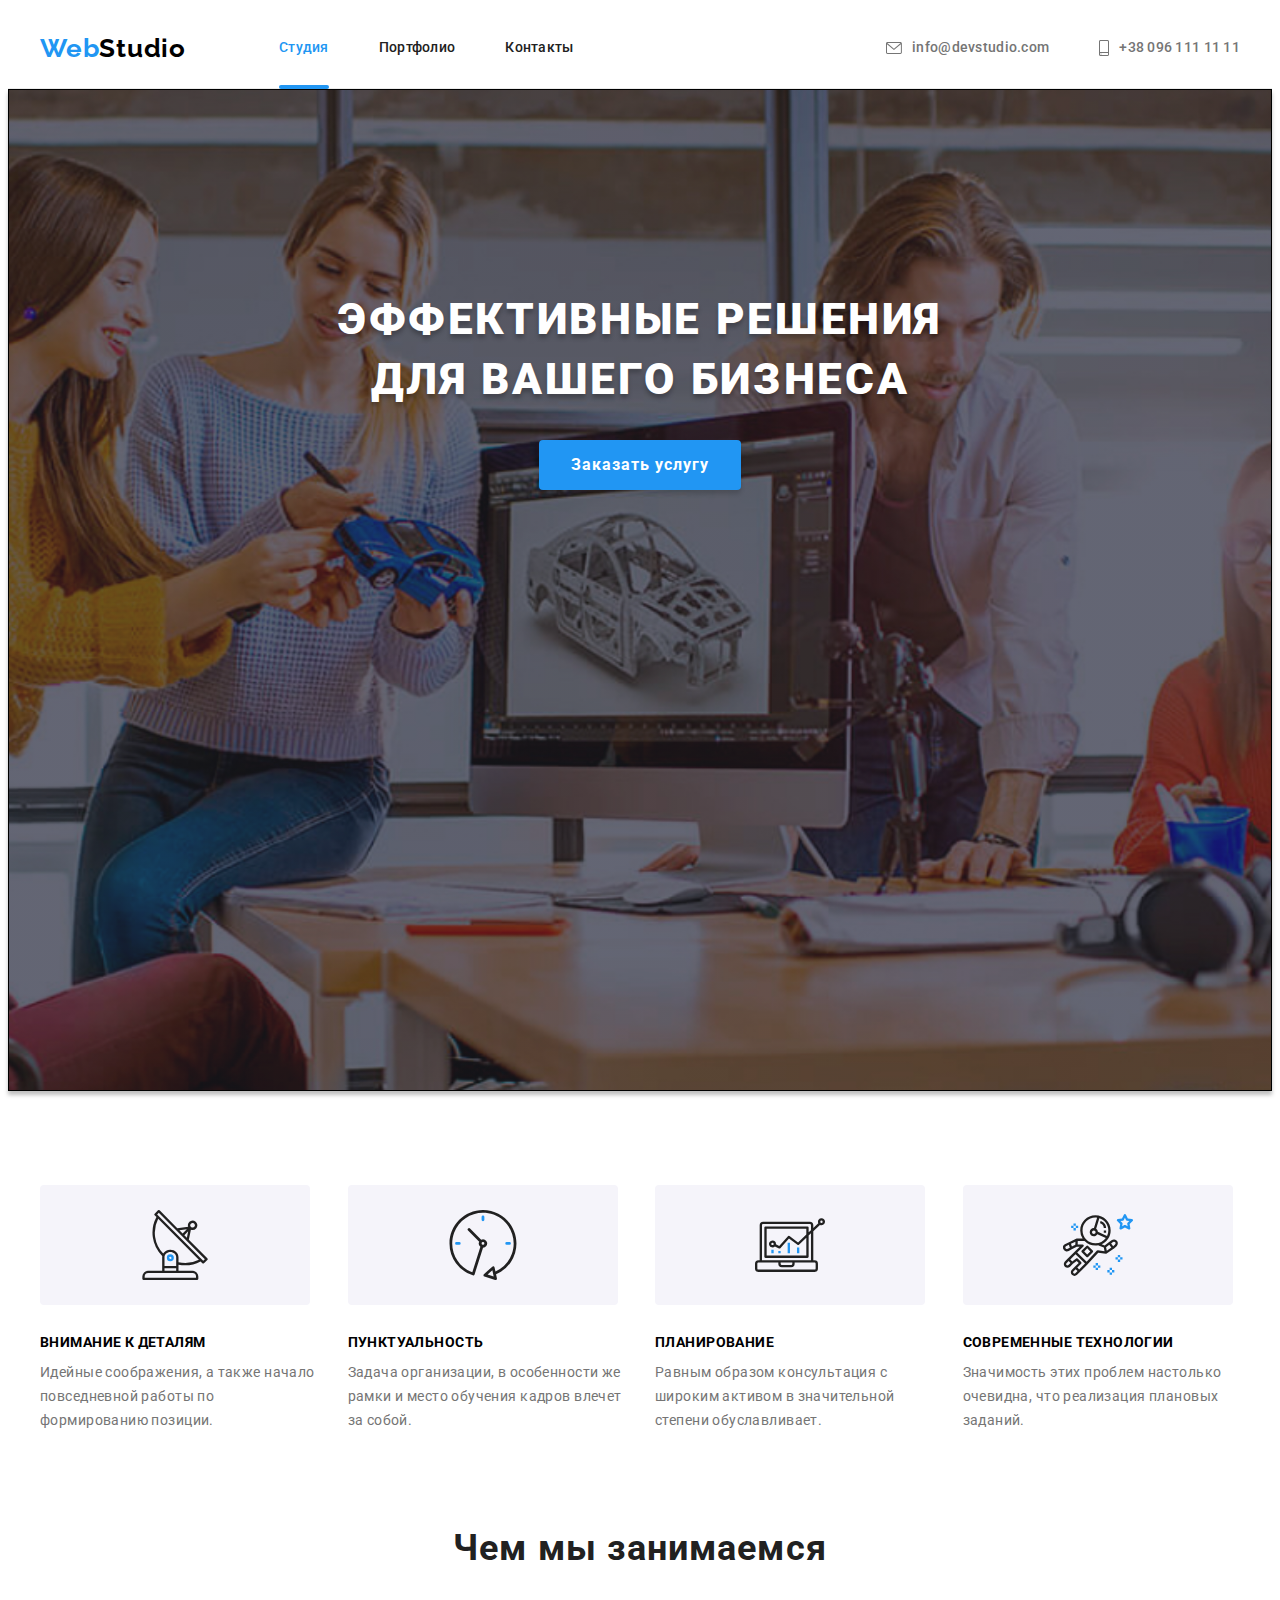
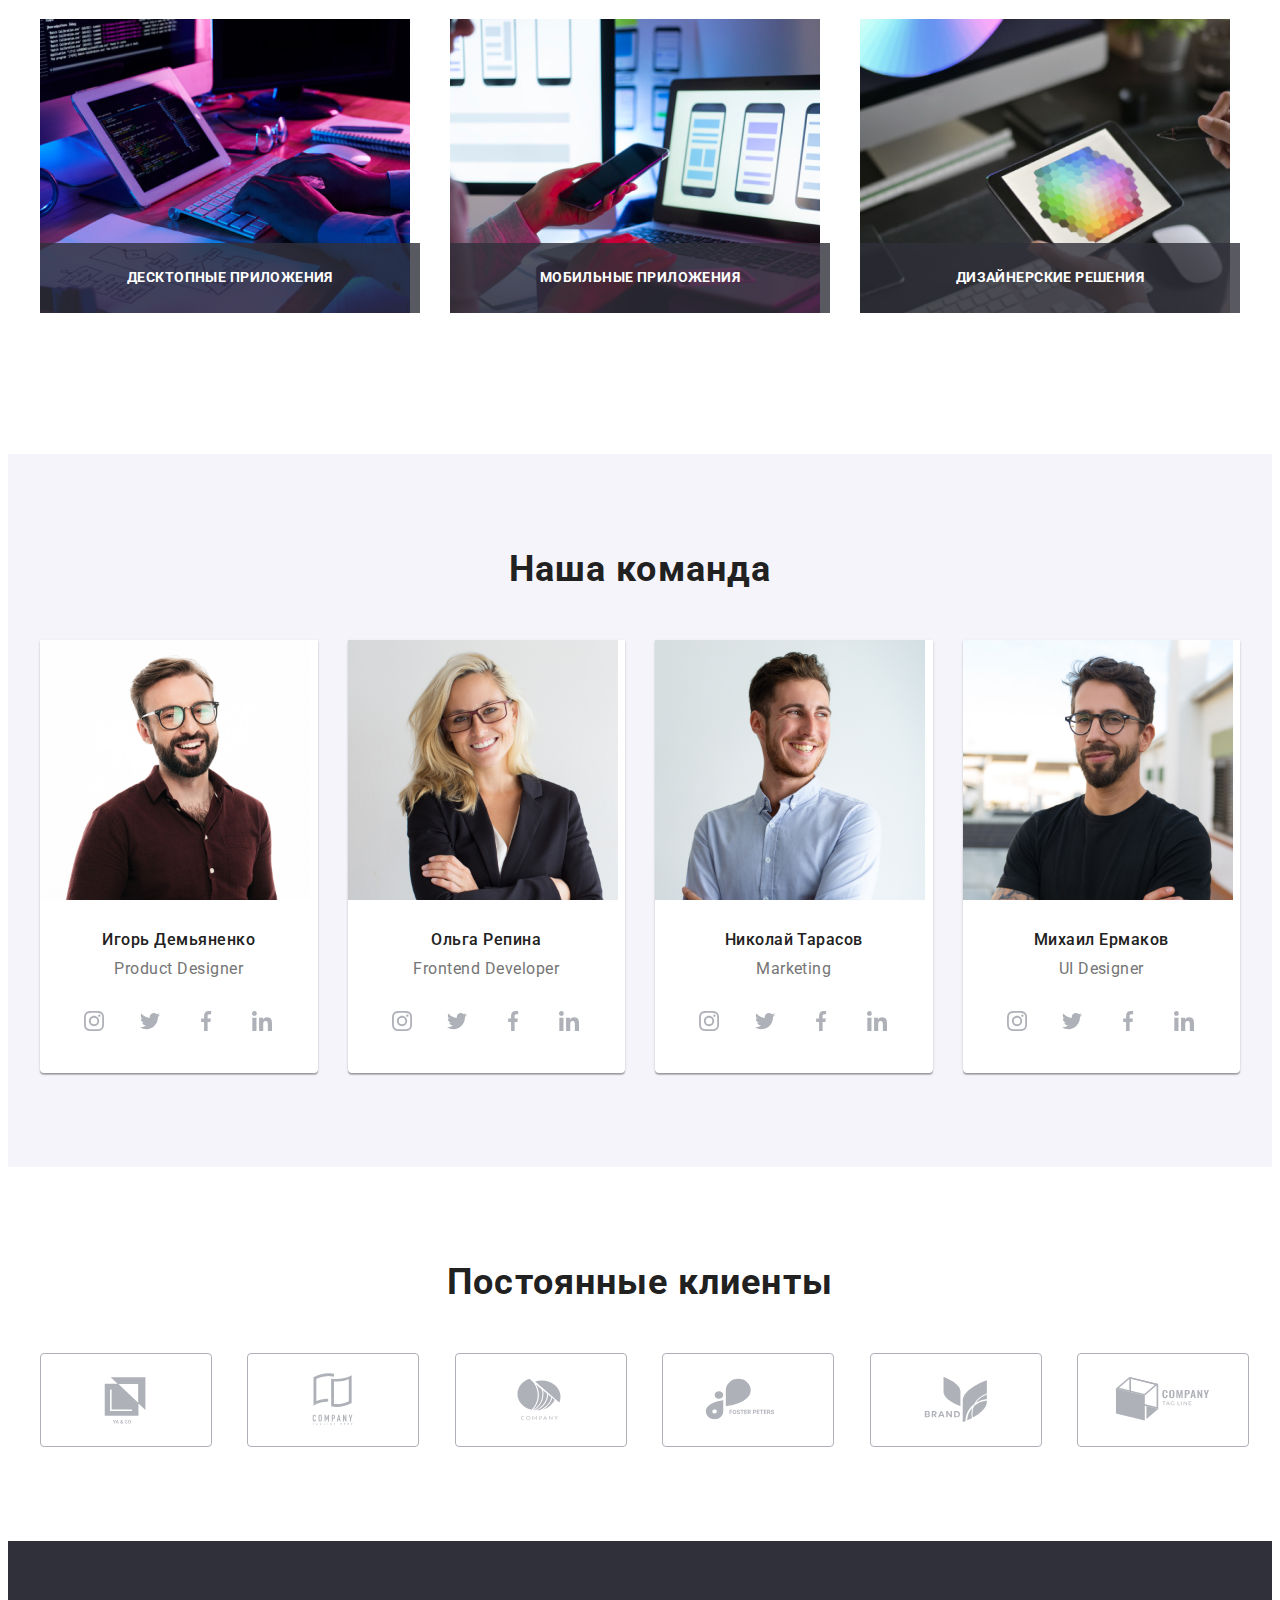
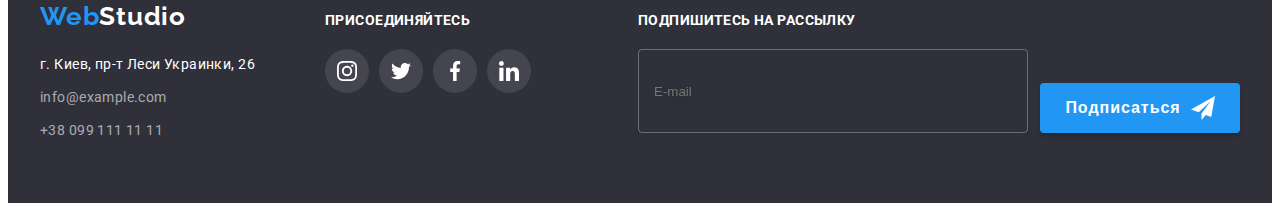
==== index.html @ 22c44c2d "Initial commit" ====
<!DOCTYPE html>
<html lang="ru">
  <head>
    <meta charset="UTF-8" />
    <meta http-equiv="X-UA-Compatible" content="IE=edge" />
    <meta name="viewport" content="width=device-width, initial-scale=1.0" />
    <title>Document</title>
    <link rel="preconnect" href="https://fonts.googleapis.com" />
    <link rel="preconnect" href="https://fonts.gstatic.com" crossorigin />
    <link
      href="https://fonts.googleapis.com/css2?family=Raleway:wght@700&family=Roboto:wght@400;500;700;900&display=swap"
      rel="stylesheet"
    />
    <link
      rel="stylesheet"
      href="https://cdnjs.cloudflare.com/ajax/libs/modern-normalize/1.1.0/modern-normalize.min.css"
      integrity="sha512-wpPYUAdjBVSE4KJnH1VR1HeZfpl1ub8YT/NKx4PuQ5NmX2tKuGu6U/JRp5y+Y8XG2tV+wKQpNHVUX03MfMFn9Q=="
      crossorigin="anonymous"
      referrerpolicy="no-referrer"
    />
    <link rel="stylesheet" href="./css/styles.css" />
  </head>
  <body class="page">
    <header class="header">
      <div class="container header-cotainer">
        <a class="header-logo link" href="./"><span class="logo-prefix">Web</span>Studio</a>
        <nav>
          <ul class="site-nav list">
            <li class="site-nav-item">
              <a href="./" class="current link">Студия</a>
            </li>
            <li class="site-nav-item">
              <a href="./portfolio.html" class="link">Портфолио</a>
            </li>
            <li class="site-nav-item">
              <a href="" class="link">Контакты</a>
            </li>
          </ul>
        </nav>
        <ul class="header-contacts list">
          <li class="header-contacts-item">
            <a href="mailto:info@devstudio.com" class="header-contacts-link link">
              <svg width="16" height="12" class="header-contacts-icon">
                <use href="./images/icons.svg#icon-envelope"></use>
              </svg>
              info@devstudio.com
            </a>
          </li>
          <li class="header-contacts-item">
            <a href="tel:+380961111111" class="header-contacts-link link">
              <svg width="10" height="16" class="header-contacts-icon">
                <use href="./images/icons.svg#icon-smartphone"></use>
              </svg>
              +38 096 111 11 11
            </a>
          </li>
        </ul>
      </div>
    </header>
    <main>
      <section class="section hero overlay">
        <div class="container">
          <h1 class="hero-title">Эффективные решения для вашего бизнеса</h1>
          <button type="button" class="hero-btn" data-modal-open>Заказать услугу</button>
        </div>
      </section>
      <section class="section asset">
        <div class="container">
          <h2 class="visually-hidden">Наши преимущества</h2>
          <ul class="asset-list card-set list">
            <li class="card-set-item">
              <div class="asset-box-icon">
                <svg width="70" height="70" class="asset-list-img">
                  <use href="./images/icons.svg#icon-antenna"></use>
                </svg>
              </div>
              <h3 class="asset-title">Внимание к деталям</h3>
              <p class="asset-text">
                Идейные соображения, а также начало повседневной работы по формированию позиции.
              </p>
            </li>
            <li class="card-set-item">
              <div class="asset-box-icon">
                <svg width="70" height="70" class="asset-list-img">
                  <use href="./images/icons.svg#icon-clock"></use>
                </svg>
              </div>
              <h3 class="asset-title">Пунктуальность</h3>
              <p class="asset-text">
                Задача организации, в особенности же рамки и место обучения кадров влечет за собой.
              </p>
            </li>
            <li class="card-set-item">
              <div class="asset-box-icon">
                <svg width="70" height="70" class="asset-list-img">
                  <use href="./images/icons.svg#icon-diagram"></use>
                </svg>
              </div>
              <h3 class="asset-title">Планирование</h3>
              <p class="asset-text">
                Равным образом консультация с широким активом в значительной степени обуславливает.
              </p>
            </li>
            <li class="card-set-item">
              <div class="asset-box-icon">
                <svg width="70" height="70" class="asset-list-img">
                  <use href="./images/icons.svg#icon-astronaut"></use>
                </svg>
              </div>
              <h3 class="asset-title">Современные технологии</h3>
              <p class="asset-text">
                Значимость этих проблем настолько очевидна, что реализация плановых заданий.
              </p>
            </li>
          </ul>
        </div>
      </section>
      <section class="section whatwedo">
        <div class="container">
          <h2 class="section-title">Чем мы занимаемся</h2>
          <ul class="whatwedo-list card-set list">
            <li class="card-set-item what-we-do-item">
              <img
                src="./images/box1.png"
                class="what-we-do-img"
                alt="box1"
                width="370"
                height="294"
              />
              <div class="label"><p class="what-we-do-text">Десктопные приложения</p></div>
            </li>
            <li class="card-set-item what-we-do-item">
              <img
                src="./images/box2.png"
                class="what-we-do-img"
                alt="box2"
                width="370"
                height="294"
              />
              <div class="label"><p class="what-we-do-text">Мобильные приложения</p></div>
            </li>
            <li class="card-set-item what-we-do-item">
              <img
                src="./images/box3.png"
                class="what-we-do-img"
                alt="box3"
                width="370"
                height="294"
              />
              <div class="label"><p class="what-we-do-text">Дизайнерские решения</p></div>
            </li>
          </ul>
        </div>
      </section>
      <section class="section our-team">
        <div class="container">
          <h2 class="section-title">Наша команда</h2>
          <ul class="our-team-list card-set list">
            <li class="card-set-item our-team-item">
              <img src="./images/igor.jpg" alt="Игорь Демьяненко" width="270" height="260" />
              <div class="our-team-wrapper">
                <h3 class="our-team-name">Игорь Демьяненко</h3>
                <p class="our-team-position">Product Designer</p>
                <ul class="our-team-soc card-set list">
                  <li class="our-team-soc-item card-set-item">
                    <a href="#" class="our-team-soc-link">
                      <svg class="our-team-soc-icon">
                        <use href="./images/icons.svg#icon-insta"></use>
                      </svg>
                    </a>
                  </li>
                  <li class="our-team-soc-item card-set-item">
                    <a href="#" class="our-team-soc-link">
                      <svg class="our-team-soc-icon">
                        <use href="./images/icons.svg#icon-twttr"></use>
                      </svg>
                    </a>
                  </li>
                  <li class="our-team-soc-item card-set-item">
                    <a href="#" class="our-team-soc-link">
                      <svg class="our-team-soc-icon">
                        <use href="./images/icons.svg#icon-fb"></use>
                      </svg>
                    </a>
                  </li>
                  <li class="our-team-soc-item card-set-item">
                    <a href="#" class="our-team-soc-link">
                      <svg class="our-team-soc-icon">
                        <use href="./images/icons.svg#icon-linkedin"></use>
                      </svg>
                    </a>
                  </li>
                </ul>
              </div>
            </li>
            <li class="card-set-item our-team-item">
              <img src="./images/olga.jpg" alt="Ольга Репина" width="270" height="260" />
              <div class="our-team-wrapper">
                <h3 class="our-team-name">Ольга Репина</h3>
                <p class="our-team-position">Frontend Developer</p>
                <ul class="our-team-soc card-set list">
                  <li class="our-team-soc-item card-set-item">
                    <a href="#" class="our-team-soc-link">
                      <svg class="our-team-soc-icon">
                        <use href="./images/icons.svg#icon-insta"></use>
                      </svg>
                    </a>
                  </li>
                  <li class="our-team-soc-item card-set-item">
                    <a href="#" class="our-team-soc-link">
                      <svg class="our-team-soc-icon">
                        <use href="./images/icons.svg#icon-twttr"></use>
                      </svg>
                    </a>
                  </li>
                  <li class="our-team-soc-item card-set-item">
                    <a href="#" class="our-team-soc-link">
                      <svg class="our-team-soc-icon">
                        <use href="./images/icons.svg#icon-fb"></use>
                      </svg>
                    </a>
                  </li>
                  <li class="our-team-soc-item card-set-item">
                    <a href="#" class="our-team-soc-link">
                      <svg class="our-team-soc-icon">
                        <use href="./images/icons.svg#icon-linkedin"></use>
                      </svg>
                    </a>
                  </li>
                </ul>
              </div>
            </li>
            <li class="card-set-item our-team-item">
              <img src="./images/nikolai.jpg" alt="Николай Тарасов" width="270" height="260" />
              <div class="our-team-wrapper">
                <h3 class="our-team-name">Николай Тарасов</h3>
                <p class="our-team-position">Marketing</p>
                <ul class="our-team-soc card-set list">
                  <li class="our-team-soc-item card-set-item">
                    <a href="#" class="our-team-soc-link">
                      <svg class="our-team-soc-icon">
                        <use href="./images/icons.svg#icon-insta"></use>
                      </svg>
                    </a>
                  </li>
                  <li class="our-team-soc-item card-set-item">
                    <a href="#" class="our-team-soc-link">
                      <svg class="our-team-soc-icon">
                        <use href="./images/icons.svg#icon-twttr"></use>
                      </svg>
                    </a>
                  </li>
                  <li class="our-team-soc-item card-set-item">
                    <a href="#" class="our-team-soc-link">
                      <svg class="our-team-soc-icon">
                        <use href="./images/icons.svg#icon-fb"></use>
                      </svg>
                    </a>
                  </li>
                  <li class="our-team-soc-item card-set-item">
                    <a href="#" class="our-team-soc-link">
                      <svg class="our-team-soc-icon">
                        <use href="./images/icons.svg#icon-linkedin"></use>
                      </svg>
                    </a>
                  </li>
                </ul>
              </div>
            </li>
            <li class="card-set-item our-team-item">
              <img src="./images/mikhail.jpg" alt="Михаил Ермаков" width="270" height="260" />
              <div class="our-team-wrapper">
                <h3 class="our-team-name">Михаил Ермаков</h3>
                <p class="our-team-position">UI Designer</p>
                <ul class="our-team-soc card-set list">
                  <li class="our-team-soc-item card-set-item">
                    <a href="#" class="our-team-soc-link">
                      <svg class="our-team-soc-icon">
                        <use href="./images/icons.svg#icon-insta"></use>
                      </svg>
                    </a>
                  </li>
                  <li class="our-team-soc-item card-set-item">
                    <a href="#" class="our-team-soc-link">
                      <svg class="our-team-soc-icon">
                        <use href="./images/icons.svg#icon-twttr"></use>
                      </svg>
                    </a>
                  </li>
                  <li class="our-team-soc-item card-set-item">
                    <a href="#" class="our-team-soc-link">
                      <svg class="our-team-soc-icon">
                        <use href="./images/icons.svg#icon-fb"></use>
                      </svg>
                    </a>
                  </li>
                  <li class="our-team-soc-item card-set-item">
                    <a href="#" class="our-team-soc-link">
                      <svg class="our-team-soc-icon">
                        <use href="./images/icons.svg#icon-linkedin"></use>
                      </svg>
                    </a>
                  </li>
                </ul>
              </div>
            </li>
          </ul>
        </div>
      </section>
      <section class="section perm-clients">
        <div class="container">
          <h2 class="section-title">Постоянные клиенты</h2>
          <ul class="perm-clients-list card-set list">
            <li class="perm-client-item card-set-item">
              <a href="#" class="perm-clients-link">
                <svg width="106" height="60">
                  <use href="./images/icons.svg#icon-client-1" class="perm-clients-icon"></use>
                </svg>
              </a>
            </li>
            <li class="perm-client-item card-set-item">
              <a href="#" class="perm-clients-link">
                <svg width="106" height="60">
                  <use href="./images/icons.svg#icon-client-2" class="perm-clients-icon"></use>
                </svg>
              </a>
            </li>
            <li class="perm-client-item card-set-item">
              <a href="#" class="perm-clients-link">
                <svg width="106" height="60">
                  <use href="./images/icons.svg#icon-client-3" class="perm-clients-icon"></use>
                </svg>
              </a>
            </li>
            <li class="perm-client-item card-set-item">
              <a href="#" class="perm-clients-link">
                <svg width="106" height="60">
                  <use href="./images/icons.svg#icon-client-4" class="perm-clients-icon"></use>
                </svg>
              </a>
            </li>
            <li class="perm-client-item card-set-item">
              <a href="#" class="perm-clients-link">
                <svg width="106" height="60">
                  <use href="./images/icons.svg#icon-client-5" class="perm-clients-icon"></use>
                </svg>
              </a>
            </li>
            <li class="perm-client-item card-set-item">
              <a href="#" class="perm-clients-link">
                <svg width="106" height="60">
                  <use href="./images/icons.svg#icon-client-6" class="perm-clients-icon"></use>
                </svg>
              </a>
            </li>
          </ul>
        </div>
      </section>
    </main>
    <footer>
      <div class="container">
        <div class="footer">
          <div class="footer-left">
            <a href="./" class="footer-logo link"><span class="logo-prefix">Web</span>Studio</a>
            <address class="footer-addr">
              <ul class="footer-contacts list">
                <li class="footer-contacts-item adress">г. Киев, пр-т Леси Украинки, 26</li>
                <li class="footer-contacts-item">
                  <a href="mailto:info@example.com" class="footer-contacts link"
                    >info@example.com</a
                  >
                </li>
                <li class="footer-contacts-item">
                  <a href="tel:+380991111111" class="footer-contacts link">+38 099 111 11 11</a>
                </li>
              </ul>
            </address>
          </div>
          <div class="footer-socials">
            <h2 class="footer-socials-header">присоединяйтесь</h2>
            <ul class="footer-soc-set card-set list">
              <li class="card-set-item">
                <a href="#" class="footer-soc-link">
                  <svg class="footer-soc-icon">
                    <use href="./images/icons.svg#icon-insta"></use>
                  </svg>
                </a>
              </li>
              <li class="card-set-item">
                <a href="#" class="footer-soc-link">
                  <svg class="footer-soc-icon">
                    <use href="./images/icons.svg#icon-twttr"></use>
                  </svg>
                </a>
              </li>
              <li class="card-set-item">
                <a href="#" class="footer-soc-link">
                  <svg class="footer-soc-icon">
                    <use href="./images/icons.svg#icon-fb"></use>
                  </svg>
                </a>
              </li>
              <li class="card-set-item">
                <a href="#" class="footer-soc-link">
                  <svg class="footer-soc-icon">
                    <use href="./images/icons.svg#icon-linkedin"></use>
                  </svg>
                </a>
              </li>
            </ul>
          </div>
          <div class="footer-email-input">
            <h2 class="footer-socials-header">Подпишитесь на рассылку</h2>
            <form class="footer-form" action="footer-form">
              <input
                class="footer-email-input-field"
                type="email"
                name="email"
                placeholder="E-mail"
              />
              <div class="footer-form-btn">
                <button type="submit" class="footer-sign-btn">
                  Подписаться
                  <svg width="24" height="24" class="footer-btn-icon-send">
                    <use href="./images/icons.svg#icon-send"></use>
                  </svg>
                </button>
              </div>
            </form>
          </div>
        </div>
      </div>
    </footer>
    <!-- modal window -->
    <div class="backdrop is-hidden" data-modal>
      <div class="modal">
        <button class="modal-btn" type="button" data-modal-close>
          <svg class="modal-icon" width="18" height="18">
            <use href="./images/icons.svg#icon-close"></use>
          </svg>
        </button>
        <strong class="modal-header">Оставьте свои данные, мы вам перезвоним</strong>
        <form class="form">
          <div class="form-main">
            <div class="form-field">
              <label class="form-label" for="username">Имя</label>
              <input class="form-input" type="text" name="username" id="username" />
              <svg class="modal-icon-field" width="18" height="18">
                <use href="./images/icons.svg#icon-person"></use>
              </svg>
            </div>
            <div class="form-field">
              <label class="form-label" for="phone">Телефон</label>
              <input class="form-input" type="tel" name="phone" id="phone" />
              <svg class="modal-icon-field" width="18" height="18">
                <use href="./images/icons.svg#icon-phone"></use>
              </svg>
            </div>
            <div class="form-field">
              <label class="form-label" for="email">Почта</label>
              <input class="form-input" type="email" name="email" id="email" />
              <svg class="modal-icon-field" width="18" height="18">
                <use href="./images/icons.svg#icon-email"></use>
              </svg>
            </div>
            <div class="form-field">
              <label class="form-label" for="comment">Комментарий</label>
              <textarea
                class="textarea-comment"
                name="comment"
                id="comment"
                placeholder="Введите текст"
              >
              </textarea>
            </div>
          </div>
          <div class="form-checkbox">
            <label class="checkbox-txt">
              <input class="checkbox" type="checkbox" name="polisy" id="polisy" />
              <span class="checkbox-icon"></span>
              Соглашаюсь с рассылкой и принимаю <a href="#">Условия договора</a>
            </label>
          </div>
          <div class="form-submit">
            <button type="submit" class="form-btn">Отправить</button>
          </div>
        </form>
      </div>
    </div>
    <script src="./js/modal.js"></script>
  </body>
</html>
---- css/styles.css ----
:root {
  --first-text-color: #757575;
  --second-text-color: #212121;
  --footer-hero-background: #2f303a;
  --accent-color: #2196f3;
  --white-color: #ffffff;
  --icon-fill-color: #afb1b8;

  /* card set */
  --item: 3;
  --indent: 30px;

  /* effects */
  --anim: 250ms ease-in;
  --cubic-bezier: cubic-bezier(0.4, 0, 0.2, 1);
}

/* card set flex grid start*/

.card-set {
  display: flex;
  flex-wrap: wrap;

  margin: calc(-1 * var(--indent) / 2);
}

.card-set-item {
  flex-basis: calc((100% - var(--indent) * var(--item)) / var(--item));

  margin: calc(var(--indent) / 2);
}

/* end card set flex grid */

h1,
h2,
h3,
h4,
h5,
h6,
p,
ul {
  margin-top: 0;
  margin-bottom: 0;
}

p:last-child {
  margin-bottom: 0;
}

img {
  display: block;
}

.container {
  width: 1200px;
  padding-left: 15px;
  padding-right: 15px;
  margin-left: auto;
  margin-right: auto;
  /* outline: 2px solid seagreen; */
}

.page {
  font-family: Roboto, sans-serif;
  background-color: var(--white-color);
}

.list {
  list-style: none;
  padding: 0;
}

.link {
  text-decoration: none;
  color: currentColor;
}

.section {
  padding-top: 94px;
  padding-bottom: 94px;
}

.section-title {
  margin-bottom: 50px;
  color: var(--second-text-color);
  text-align: center;
  font-weight: 700;
  font-size: 36px;
  line-height: 1.17;
  letter-spacing: 0.03em;
}

.visually-hidden {
  position: absolute;
  white-space: nowrap;
  width: 1px;
  height: 1px;
  overflow: hidden;
  border: 0;
  padding: 0;
  clip: rect(0 0 0 0);
  clip-path: inset(50%);
  margin: -1px;
}

/*----------------------HEADER STYLE----------------------*/

.header-cotainer {
  display: flex;
  align-items: center;
}

.header {
  border-bottom: 1px solid #ececec;
}

.header-logo {
  font-family: 'Raleway';
  font-weight: 700;
  font-size: 26px;
  line-height: 1.19;
  letter-spacing: 0.03em;
  color: #000000;
  margin-right: 93px;
}

span.logo-prefix {
  color: var(--accent-color);
}

.site-nav {
  display: flex;
}

.site-nav .link {
  font-family: 'Roboto';
  font-weight: 500;
  font-size: 14px;
  line-height: 1.14;
  letter-spacing: 0.02em;
  color: var(--second-text-color);
  transition: color 250ms var(--cubic-bezier);
}

.site-nav .link {
  position: relative;
  display: flex;
  padding-top: 32px;
  padding-bottom: 32px;
}

.site-nav .link:hover,
.site-nav .link:focus,
.site-nav .link.current {
  color: var(--accent-color);
}

.site-nav .link.current::after {
  position: absolute;
  bottom: -1px;
  left: 0;

  display: block;
  content: '';
  width: 100%;
  height: 4px;
  background-color: var(--accent-color);
  border-radius: 2px;
}

.site-nav-item:not(:last-child) {
  margin-right: 50px;
}

.header-contacts {
  display: flex;
  margin-left: auto;
}

.header-contacts-item:not(:last-child) {
  margin-right: 50px;
}

.header-contacts-link {
  display: flex;
  justify-content: center;
  color: #757575;
  font-weight: 500;
  font-size: 14px;
  line-height: 1.14;
  letter-spacing: 0.02em;
  padding-top: 32px;
  padding-bottom: 32px;
  transition: color 250ms var(--cubic-bezier);
}

.header-contacts a:hover,
.header-contacts a:focus {
  color: var(--accent-color);
}

.header-contacts-icon {
  fill: currentColor;
  margin-right: 10px;
  align-self: center;
}

/*----------------------MAIN----------------------*/

/* HERO SECTION */

.overlay {
  max-width: 1600px;
  height: 600px;
  margin-left: auto;
  margin-right: auto;
  background-image: linear-gradient(rgba(47, 48, 58, 0.4), rgba(47, 48, 58, 0.4)),
    url(../images/hero-bg.jpg);
  background-color: #c4c4c4;
  border: 1px solid #000000;
  box-shadow: 0px 4px 4px rgba(0, 0, 0, 0.25);
  background-repeat: no-repeat;
  background-position: center;
  background-size: cover;
}

.hero {
  padding-top: 200px;
  padding-bottom: 200px;
}

.hero-title {
  width: 696px;
  margin-left: auto;
  margin-right: auto;
  margin-bottom: 30px;
  font-weight: 900;
  font-size: 44px;
  line-height: 1.36;
  text-align: center;
  letter-spacing: 0.06em;
  text-transform: uppercase;
  color: var(--white-color);
  text-shadow: 0px 4px 4px rgba(0, 0, 0, 0.25);
}

.hero-btn {
  display: block;
  padding: 10px 32px;
  margin: auto;
  font-family: inherit;
  color: var(--white-color);
  background-color: var(--accent-color);
  font-weight: 700;
  font-size: 16px;
  line-height: 1.88;
  text-align: center;
  letter-spacing: 0.06em;
  box-shadow: 0px 4px 4px rgba(0, 0, 0, 0.15);
  border-radius: 4px;
  border: none;
  cursor: pointer;
  transition: color 250ms var(--cubic-bezier);
}

.hero-btn:hover,
.hero-btn:focus {
  background-color: #188ce8;
}

/* ASSET SECTION */

.asset {
  padding-bottom: 47px;
}

.asset-list {
  --item: 4;
  margin: -15px;
}

.asset-title {
  margin-top: 30px;
  margin-bottom: 10px;
  font-weight: 700;
  font-size: 14px;
  line-height: 1.14;
  letter-spacing: 0.03em;
  text-transform: uppercase;
}

.asset-box-icon {
  display: flex;
  align-items: center;
  justify-content: center;
  width: 270px;
  height: 120px;
  background: #f5f4fa;
  border-radius: 4px;
}

.asset-text {
  margin-top: 0;
  margin-bottom: 0;
  font-size: 14px;
  line-height: 1.71;
  letter-spacing: 0.03em;
  color: var(--first-text-color);
}

/* WHAT WE DO */

.whatwedo {
  padding-top: 47px;
}

.whatwedo-list {
  padding-bottom: 47px;
  margin: -15px;
}

.what-we-do-item {
  position: relative;
}

.label {
  position: absolute;
  display: flex;
  align-items: center;
  justify-content: center;
  bottom: 0;
  left: 0;
  background-color: rgba(47, 48, 58, 0.8);
  height: 70px;
  width: 100%;
}

.what-we-do-text {
  position: absolute;

  font-weight: 700;
  font-size: 14px;
  line-height: 1.14;
  text-align: center;
  letter-spacing: 0.03em;
  text-transform: uppercase;

  color: var(--white-color);
}

/* OUR TEAM */

.our-team {
  background-color: #f5f4fa;
}

.our-team-list {
  /* padding-bottom: 94px; */
  --item: 4;
}

.our-team-item {
  background: var(--white-color);
  box-shadow: 0px 1px 3px rgba(0, 0, 0, 0.12), 0px 1px 1px rgba(0, 0, 0, 0.14),
    0px 2px 1px rgba(0, 0, 0, 0.2);
  border-radius: 0px 0px 4px 4px;
}

.our-team-wrapper {
  padding: 30px 0;
}

.our-team-name {
  /* margin-top: 30px; */
  font-weight: 500;
  font-size: 16px;
  line-height: 1.19;
  text-align: center;
  letter-spacing: 0.03em;
  color: var(--second-text-color);
}

.our-team-position {
  margin-top: 10px;
  font-size: 16px;
  line-height: 1.19;
  text-align: center;
  letter-spacing: 0.03em;
  color: var(--first-text-color);
}

.our-team-soc {
  margin-top: 16px;
  --item: 4;
  --indent: 10px;
  padding-left: 32px;
  padding-right: 32px;
}

.our-team-soc-link {
  display: flex;
  align-items: center;
  justify-content: center;
  background-color: rgba(255, 255, 255, 0.1);
  border-radius: 50%;
  width: 44px;
  height: 44px;
  color: var(--icon-fill-color);
  transition: color 250ms var(--cubic-bezier), background-color 250ms var(--cubic-bezier);
}

.our-team-soc-link:hover,
.our-team-soc-link:focus {
  color: var(--white-color);
  background-color: var(--accent-color);
}

.our-team-soc-icon {
  width: 20px;
  height: 20px;
  fill: currentColor;
}

/* PERMANENT CLIENTS */

.perm-clients-list {
  --item: 6;
  --indent: 30px;
  margin-right: -30px;
}

.perm-clients-list:not(:last-child) {
  margin-right: 30px;
}
.perm-clients-link {
  display: flex;
  align-items: center;
  justify-content: center;
  height: 92px;
  width: 170px;
  color: var(--icon-fill-color);
  border: 1px solid var(--icon-fill-color);
  border-radius: 4px;
  color: var(--icon-fill-color);
  transition: color 250ms var(--cubic-bezier), border 250ms var(--cubic-bezier);
}

.perm-clients-link:hover,
.perm-clients-link:focus {
  color: var(--accent-color);
  border: 1px solid var(--accent-color);
}

.perm-clients-icon {
  fill: currentColor;
}

/* PORTFOLIO */

.portfolio-filter-button {
  display: flex;
  justify-content: center;
  margin-bottom: 50px;
}

.filter-button {
  padding: 6px 22px;
  font-family: inherit;
  border-radius: 4px;
  font-weight: 500;
  font-size: 16px;
  line-height: 1.62;
  text-align: center;
  letter-spacing: 0.03em;
  color: var(--second-text-color);
  border: none;
  cursor: pointer;
  background-color: #f5f4fa;
  transition: color 250ms var(--cubic-bezier), background-color 250ms var(--cubic-bezier),
    box-shadow 250ms var(--cubic-bezier);
}

.filter-item:not(:last-child) {
  margin-right: 8px;
}

.filter-button:hover,
.filter-button:focus,
.filter-button.current {
  background-color: var(--accent-color);
  color: var(--white-color);
  box-shadow: 0px 3px 1px rgba(0, 0, 0, 0.1), 0px 1px 2px rgba(0, 0, 0, 0.08),
    0px 2px 2px rgba(0, 0, 0, 0.12);
}

.portfolio-item-link {
  transition: color 250ms var(--cubic-bezier), box-shadow 250ms var(--cubic-bezier);
}

.portfolio-item-link:hover,
.portfolio-item-link:focus {
  display: block;
  box-shadow: 0px 1px 1px rgba(0, 0, 0, 0.12), 0px 4px 4px rgba(0, 0, 0, 0.06),
    1px 4px 6px rgba(0, 0, 0, 0.16);
}

.portfolio-item-link-group {
  position: relative;
  overflow: hidden;
}

.portfolio-item-link-overlay {
  position: absolute;
  top: 0;
  left: 0;
  padding: 63px 24px;
  width: 100%;
  height: 100%;

  transform: translateY(100%);
  transition: transform var(--anim);

  font-weight: 400;
  font-size: 18px;
  line-height: 1.56;

  letter-spacing: 0.03em;

  color: var(--white-color);
  background-color: rgba(33, 150, 243, 0.9);
}

.portfolio-item-link:hover .portfolio-item-link-overlay,
.portfolio-item-link:focus .portfolio-item-link-overlay {
  transform: translate(0) 250ms var(--cubic-bezier);
}

.portfolio-wrapper {
  padding: 20px 24px;
  border: 1px solid #eeeeee;
  border-top: none;
}

.portfolio-item-title {
  margin-bottom: 4px;
  font-weight: 700;
  font-size: 18px;
  line-height: 2;
  letter-spacing: 0.06em;
  color: var(--second-text-color);
}

.portfolio-item-group {
  margin-top: 4px;
  font-size: 16px;
  line-height: 1.88;
  letter-spacing: 0.03em;
  color: var(--first-text-color);
}

/*----------------------FOOTER STYLE----------------------*/

footer {
  background-color: var(--footer-hero-background);
  padding-top: 60px;
  padding-bottom: 60px;
}

.footer {
  display: flex;
  align-items: baseline;
}

.footer-logo {
  font-family: 'Raleway';
  color: var(--white-color);
  font-weight: 700;
  font-size: 26px;
  line-height: 1.19;
  letter-spacing: 0.03em;
}

.footer-addr {
  font-style: normal;
}

.footer-contacts .adress {
  margin-top: 20px;
  font-size: 14px;
  line-height: 1.77;
  letter-spacing: 0.03em;
  color: var(--white-color);
}

.footer-contacts {
  font-size: 14px;
  line-height: 1.71;
  letter-spacing: 0.03em;
  color: rgba(255, 255, 255, 0.6);
  transition: color 250ms var(--cubic-bezier);
}

.footer-contacts .link:hover,
.footer-contacts .link:focus {
  color: var(--accent-color);
}

.footer-contacts-item:not(:last-child) {
  margin-bottom: 9px;
}

.footer-socials {
  margin-left: 70px;
}

.footer-socials-header {
  font-weight: 700;
  font-size: 14px;
  line-height: 1.14;
  letter-spacing: 0.03em;
  text-transform: uppercase;

  color: var(--white-color);

  margin-bottom: 20px;
}

.footer-soc-set {
  /* margin-top: 20px; */
  --item: 4;
  --indent: 10px;
}

.footer-soc-link {
  display: flex;
  align-items: center;
  justify-content: center;
  background-color: rgba(255, 255, 255, 0.1);
  border-radius: 50%;
  width: 44px;
  height: 44px;
  color: var(--white-color);
  transition: background-color 250ms var(--cubic-bezier);
}

.footer-soc-link:hover,
.footer-soc-link:focus {
  background-color: var(--accent-color);
}

.footer-soc-icon {
  width: 20px;
  height: 20px;
  fill: currentColor;
}

.footer-email-input {
  display: block;
  margin-left: auto;
}

.footer-form {
  display: flex;
  align-items: center;
  gap: 12px;
}

.footer-email-input-field {
  width: 358px;
  height: 50px;
  border: 1px solid rgba(255, 255, 255, 0.3);
  filter: drop-shadow(0px 4px 4px rgba(0, 0, 0, 0.15));
  border-radius: 4px;
  background-color: transparent;
  padding: 16px 15px;
  color: var(--white-color);
}

.footer-form-btn {
  margin-top: auto;
}

.footer-sign-btn {
  width: 200px;
  height: 50px;
  background: var(--accent-color);
  box-shadow: 0px 4px 4px rgba(0, 0, 0, 0.15);
  border-radius: 4px;
  border: none;
  color: var(--white-color);

  font-weight: 700;
  font-size: 16px;
  line-height: 1.88;
  letter-spacing: 0.06em;

  display: inline-flex;
  align-items: center;
  text-align: center;
  justify-content: center;
  gap: 10px;
}

.footer-sign-btn-text {
  font-weight: 700;
  font-size: 16px;
  line-height: 1.88;

  display: flex;
  align-items: center;
  text-align: center;
  letter-spacing: 0.06em;

  color: #ffffff;
}

.footer-btn-icon-send {
  fill: currentColor;
}

/* modal window */

.backdrop {
  position: fixed;
  top: 0;
  left: 0;

  width: 100vw;
  height: 100vh;

  opacity: 1;

  background-color: rgba(0, 0, 0, 0.2);

  transition: opacity 400ms ease-in-out, visibility 400ms ease-in-out;
}

.backdrop.is-hidden {
  opacity: 0;
  visibility: hidden;
  pointer-events: none;
}

.modal {
  padding: 40px;
  position: absolute;
  top: 50%;
  left: 50%;

  opacity: 1;
  transform: translate(-50%, -50%) scale(1) rotate(0);

  width: 528px;
  height: 581px;
  background-color: var(--white-color);
  box-shadow: 0px 1px 3px rgba(0, 0, 0, 0.12), 0px 1px 1px rgba(0, 0, 0, 0.14),
    0px 2px 1px rgba(0, 0, 0, 0.2);
  border-radius: 4px;

  transition: var(--anim) var(--cubic-bezier);
}

.backdrop.is-hidden .modal {
  opacity: 0;
  transform: translate(-50%, -50%) scale(0.4) rotate(180deg);
}

.modal-btn {
  position: absolute;
  top: 8px;
  right: 8px;

  display: flex;
  align-items: center;
  justify-content: center;
  width: 30px;
  height: 30px;

  background-color: transparent;
  border-radius: 50%;
  border: 1px solid rgba(0, 0, 0, 0.1);
  cursor: pointer;

  transition: ;
}

.modal-btn:hover > .modal-icon {
  fill: var(--accent-color);
}

.modal-header {
  margin-bottom: 12px;
  display: block;
  font-weight: 700;
  font-size: 20px;
  line-height: 1.15;
  text-align: center;
  letter-spacing: 0.03em;

  color: #212121;
}

.form-main {
  width: 448px;
  height: 342px;
}

.form-field {
  position: relative;
}

.form-field:not(:last-child) {
  margin-bottom: 10px;
}

.form-label {
  display: block;
  margin-bottom: 4px;
  font-size: 12px;
  line-height: 1.16;

  letter-spacing: 0.01em;

  color: #757575;
}

.form-input {
  width: 100%;
  height: 40px;
  border: 1px solid rgba(33, 33, 33, 0.2);
  border-radius: 4px;
  padding-left: 42px;
}

.form-input:focus,
.textarea-comment:focus {
  outline: transparent;
  border-color: var(--accent-color);
}

.form-input:focus + .modal-icon-field {
  fill: var(--accent-color);
}

.modal-icon-field {
  position: absolute;
  top: 50%;
  left: 12px;
  border: none;
}

.textarea-comment {
  width: 100%;
  height: 120px;
  border: 1px solid rgba(33, 33, 33, 0.2);
  border-radius: 4px;
  padding: 12px 16px;
  resize: none;

  font-size: 14px;
  line-height: 1.14;
  letter-spacing: 0.01em;

  color: rgba(117, 117, 117, 0.5);
}

.form-checkbox {
  margin-top: 20px;
  display: flex;
  align-items: center;
  justify-content: center;
  align-content: center;
}

.checkbox {
  appearance: none;
  -webkit-appearance: none;
}

.checkbox-icon {
  display: inline-block;
  border: 2px solid var(--second-text-color);
  border-radius: 4px;
  width: 16px;
  height: 15px;
}

.checkbox:checked + .checkbox-icon {
  background-color: #188ce8;
  background-image: url('../images/checkbox-checked.svg');
  background-size: contain;
  background-origin: border-box;
  border-color: transparent;
}

.checkbox-txt {
  display: flex;
  gap: 8px;
  align-items: center;

  font-weight: 400;
  font-size: 14px;
  line-height: 1.71;
  letter-spacing: 0.03em;

  color: #757575;
}

.checkbox-txt a {
  color: var(--accent-color);
}

.form-submit {
  display: flex;
  justify-content: center;
  margin-top: 30px;
}

.form-btn {
  width: 200px;
  height: 50px;

  background: var(--accent-color);
  box-shadow: 0px 4px 4px rgba(0, 0, 0, 0.15);
  border-radius: 4px;
  border: 0;

  font-weight: 700;
  font-size: 16px;
  line-height: 1.88;
  letter-spacing: 0.06em;

  color: var(--white-color);
}
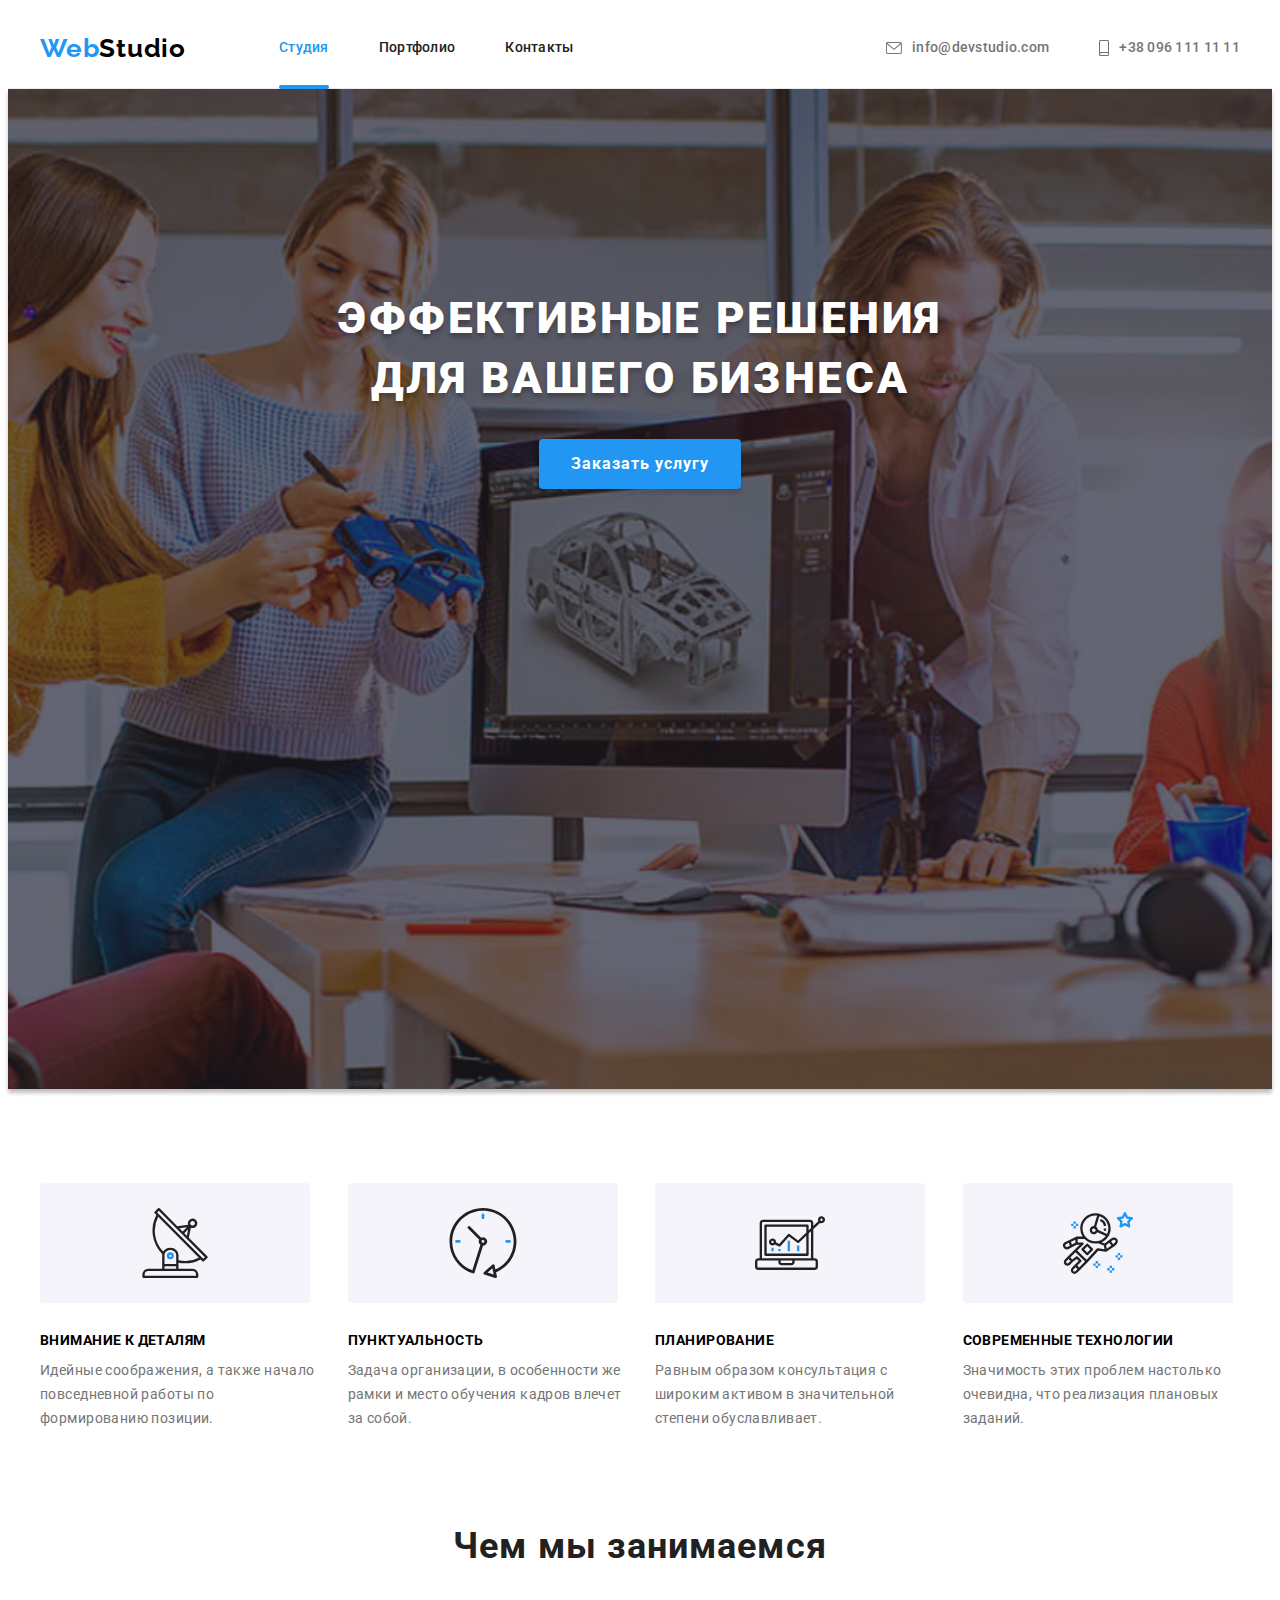
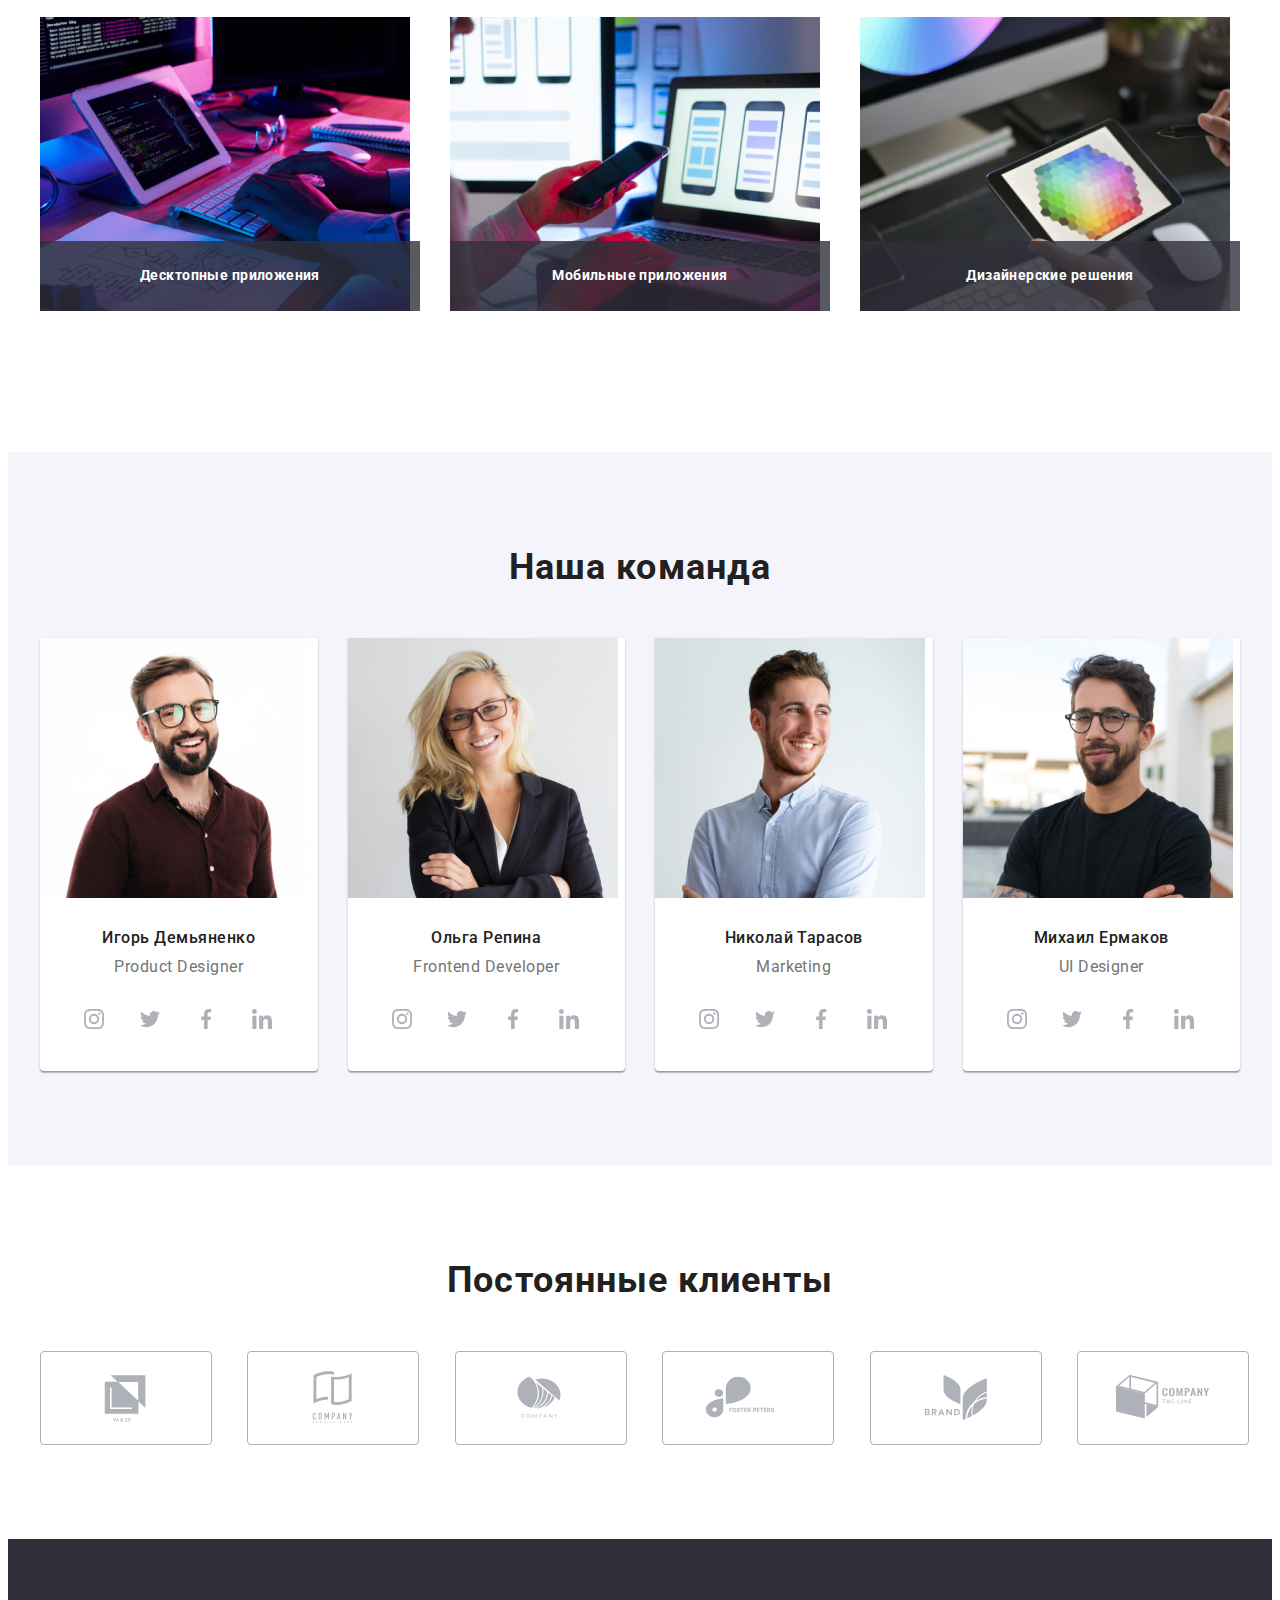
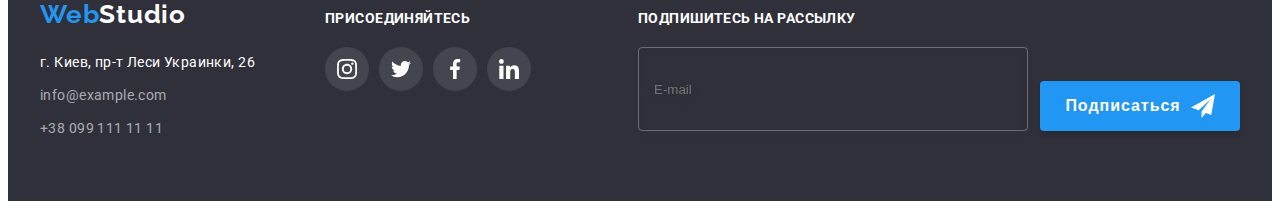
==== commit 90e308ba: "update" ====
--- a/index.html
+++ b/index.html
@@ -19,36 +19,40 @@
       referrerpolicy="no-referrer"
     />
     <link rel="stylesheet" href="./css/styles.css" />
+    <link rel="stylesheet" href="./css/main.min.css" />
   </head>
   <body class="page">
     <header class="header">
-      <div class="container header-cotainer">
-        <a class="header-logo link" href="./"><span class="logo-prefix">Web</span>Studio</a>
-        <nav>
-          <ul class="site-nav list">
-            <li class="site-nav-item">
-              <a href="./" class="current link">Студия</a>
-            </li>
-            <li class="site-nav-item">
-              <a href="./portfolio.html" class="link">Портфолио</a>
-            </li>
-            <li class="site-nav-item">
-              <a href="" class="link">Контакты</a>
+      <div class="container header__cotainer">
+        <a class="logo header__logo logo__black link" href="./"
+          ><span class="logo-prefix">Web</span>Studio</a
+        >
+        <nav class="nav">
+          <ul class="nav__list list">
+            <li class="nav__item">
+              <a href="./" class="nav__link nav__link--current link">Студия</a>
+            </li>
+            <li class="nav__item">
+              <a href="./portfolio.html" class="nav__link link">Портфолио</a>
+            </li>
+            <li class="nav__item">
+              <a href="" class="nav__link link">Контакты</a>
             </li>
           </ul>
         </nav>
-        <ul class="header-contacts list">
-          <li class="header-contacts-item">
-            <a href="mailto:info@devstudio.com" class="header-contacts-link link">
-              <svg width="16" height="12" class="header-contacts-icon">
+
+        <ul class="header__contacts list">
+          <li class="header__contacts-item">
+            <a href="mailto:info@devstudio.com" class="header__contacts-link link">
+              <svg width="16" height="12" class="header__contacts-icon">
                 <use href="./images/icons.svg#icon-envelope"></use>
               </svg>
               info@devstudio.com
             </a>
           </li>
-          <li class="header-contacts-item">
-            <a href="tel:+380961111111" class="header-contacts-link link">
-              <svg width="10" height="16" class="header-contacts-icon">
+          <li class="header__contacts-item">
+            <a href="tel:+380961111111" class="header__contacts-link link">
+              <svg width="10" height="16" class="header__contacts-icon">
                 <use href="./images/icons.svg#icon-smartphone"></use>
               </svg>
               +38 096 111 11 11
@@ -58,68 +62,68 @@
       </div>
     </header>
     <main>
-      <section class="section hero overlay">
+      <section class="hero">
         <div class="container">
-          <h1 class="hero-title">Эффективные решения для вашего бизнеса</h1>
-          <button type="button" class="hero-btn" data-modal-open>Заказать услугу</button>
+          <h1 class="hero__title">Эффективные решения для вашего бизнеса</h1>
+          <button type="button" class="hero__btn" data-modal-open>Заказать услугу</button>
         </div>
       </section>
-      <section class="section asset">
+      <section class="asset">
         <div class="container">
           <h2 class="visually-hidden">Наши преимущества</h2>
-          <ul class="asset-list card-set list">
-            <li class="card-set-item">
-              <div class="asset-box-icon">
-                <svg width="70" height="70" class="asset-list-img">
+          <ul class="asset__list card-set list">
+            <li class="card-set__item">
+              <div class="asset__wrapper">
+                <svg width="70" height="70">
                   <use href="./images/icons.svg#icon-antenna"></use>
                 </svg>
               </div>
-              <h3 class="asset-title">Внимание к деталям</h3>
-              <p class="asset-text">
+              <h3 class="asset__title">Внимание к деталям</h3>
+              <p class="asset__text">
                 Идейные соображения, а также начало повседневной работы по формированию позиции.
               </p>
             </li>
-            <li class="card-set-item">
-              <div class="asset-box-icon">
-                <svg width="70" height="70" class="asset-list-img">
+            <li class="card-set__item">
+              <div class="asset__wrapper">
+                <svg width="70" height="70">
                   <use href="./images/icons.svg#icon-clock"></use>
                 </svg>
               </div>
-              <h3 class="asset-title">Пунктуальность</h3>
-              <p class="asset-text">
+              <h3 class="asset__title">Пунктуальность</h3>
+              <p class="asset__text">
                 Задача организации, в особенности же рамки и место обучения кадров влечет за собой.
               </p>
             </li>
-            <li class="card-set-item">
-              <div class="asset-box-icon">
-                <svg width="70" height="70" class="asset-list-img">
+            <li class="card-set__item">
+              <div class="asset__wrapper">
+                <svg width="70" height="70">
                   <use href="./images/icons.svg#icon-diagram"></use>
                 </svg>
               </div>
-              <h3 class="asset-title">Планирование</h3>
-              <p class="asset-text">
+              <h3 class="asset__title">Планирование</h3>
+              <p class="asset__text">
                 Равным образом консультация с широким активом в значительной степени обуславливает.
               </p>
             </li>
-            <li class="card-set-item">
-              <div class="asset-box-icon">
-                <svg width="70" height="70" class="asset-list-img">
+            <li class="card-set__item">
+              <div class="asset__wrapper">
+                <svg width="70" height="70">
                   <use href="./images/icons.svg#icon-astronaut"></use>
                 </svg>
               </div>
-              <h3 class="asset-title">Современные технологии</h3>
-              <p class="asset-text">
+              <h3 class="asset__title">Современные технологии</h3>
+              <p class="asset__text">
                 Значимость этих проблем настолько очевидна, что реализация плановых заданий.
               </p>
             </li>
           </ul>
         </div>
       </section>
-      <section class="section whatwedo">
+      <section class="whatwedo">
         <div class="container">
           <h2 class="section-title">Чем мы занимаемся</h2>
-          <ul class="whatwedo-list card-set list">
-            <li class="card-set-item what-we-do-item">
+          <ul class="whatwedo__list card-set list">
+            <li class="card-set__item what-we-do-item">
               <img
                 src="./images/box1.png"
                 class="what-we-do-img"
@@ -129,7 +133,7 @@
               />
               <div class="label"><p class="what-we-do-text">Десктопные приложения</p></div>
             </li>
-            <li class="card-set-item what-we-do-item">
+            <li class="card-set__item what-we-do-item">
               <img
                 src="./images/box2.png"
                 class="what-we-do-img"
@@ -139,7 +143,7 @@
               />
               <div class="label"><p class="what-we-do-text">Мобильные приложения</p></div>
             </li>
-            <li class="card-set-item what-we-do-item">
+            <li class="card-set__item what-we-do-item">
               <img
                 src="./images/box3.png"
                 class="what-we-do-img"
@@ -152,38 +156,38 @@
           </ul>
         </div>
       </section>
-      <section class="section our-team">
+      <section class="our-team">
         <div class="container">
           <h2 class="section-title">Наша команда</h2>
           <ul class="our-team-list card-set list">
-            <li class="card-set-item our-team-item">
+            <li class="card-set__item our-team-item">
               <img src="./images/igor.jpg" alt="Игорь Демьяненко" width="270" height="260" />
               <div class="our-team-wrapper">
                 <h3 class="our-team-name">Игорь Демьяненко</h3>
                 <p class="our-team-position">Product Designer</p>
                 <ul class="our-team-soc card-set list">
-                  <li class="our-team-soc-item card-set-item">
+                  <li class="our-team-soc-item card-set__item">
                     <a href="#" class="our-team-soc-link">
                       <svg class="our-team-soc-icon">
                         <use href="./images/icons.svg#icon-insta"></use>
                       </svg>
                     </a>
                   </li>
-                  <li class="our-team-soc-item card-set-item">
+                  <li class="our-team-soc-item card-set__item">
                     <a href="#" class="our-team-soc-link">
                       <svg class="our-team-soc-icon">
                         <use href="./images/icons.svg#icon-twttr"></use>
                       </svg>
                     </a>
                   </li>
-                  <li class="our-team-soc-item card-set-item">
+                  <li class="our-team-soc-item card-set__item">
                     <a href="#" class="our-team-soc-link">
                       <svg class="our-team-soc-icon">
                         <use href="./images/icons.svg#icon-fb"></use>
                       </svg>
                     </a>
                   </li>
-                  <li class="our-team-soc-item card-set-item">
+                  <li class="our-team-soc-item card-set__item">
                     <a href="#" class="our-team-soc-link">
                       <svg class="our-team-soc-icon">
                         <use href="./images/icons.svg#icon-linkedin"></use>
@@ -193,34 +197,34 @@
                 </ul>
               </div>
             </li>
-            <li class="card-set-item our-team-item">
+            <li class="card-set__item our-team-item">
               <img src="./images/olga.jpg" alt="Ольга Репина" width="270" height="260" />
               <div class="our-team-wrapper">
                 <h3 class="our-team-name">Ольга Репина</h3>
                 <p class="our-team-position">Frontend Developer</p>
                 <ul class="our-team-soc card-set list">
-                  <li class="our-team-soc-item card-set-item">
+                  <li class="our-team-soc-item card-set__item">
                     <a href="#" class="our-team-soc-link">
                       <svg class="our-team-soc-icon">
                         <use href="./images/icons.svg#icon-insta"></use>
                       </svg>
                     </a>
                   </li>
-                  <li class="our-team-soc-item card-set-item">
+                  <li class="our-team-soc-item card-set__item">
                     <a href="#" class="our-team-soc-link">
                       <svg class="our-team-soc-icon">
                         <use href="./images/icons.svg#icon-twttr"></use>
                       </svg>
                     </a>
                   </li>
-                  <li class="our-team-soc-item card-set-item">
+                  <li class="our-team-soc-item card-set__item">
                     <a href="#" class="our-team-soc-link">
                       <svg class="our-team-soc-icon">
                         <use href="./images/icons.svg#icon-fb"></use>
                       </svg>
                     </a>
                   </li>
-                  <li class="our-team-soc-item card-set-item">
+                  <li class="our-team-soc-item card-set__item">
                     <a href="#" class="our-team-soc-link">
                       <svg class="our-team-soc-icon">
                         <use href="./images/icons.svg#icon-linkedin"></use>
@@ -230,34 +234,34 @@
                 </ul>
               </div>
             </li>
-            <li class="card-set-item our-team-item">
+            <li class="card-set__item our-team-item">
               <img src="./images/nikolai.jpg" alt="Николай Тарасов" width="270" height="260" />
               <div class="our-team-wrapper">
                 <h3 class="our-team-name">Николай Тарасов</h3>
                 <p class="our-team-position">Marketing</p>
                 <ul class="our-team-soc card-set list">
-                  <li class="our-team-soc-item card-set-item">
+                  <li class="our-team-soc-item card-set__item">
                     <a href="#" class="our-team-soc-link">
                       <svg class="our-team-soc-icon">
                         <use href="./images/icons.svg#icon-insta"></use>
                       </svg>
                     </a>
                   </li>
-                  <li class="our-team-soc-item card-set-item">
+                  <li class="our-team-soc-item card-set__item">
                     <a href="#" class="our-team-soc-link">
                       <svg class="our-team-soc-icon">
                         <use href="./images/icons.svg#icon-twttr"></use>
                       </svg>
                     </a>
                   </li>
-                  <li class="our-team-soc-item card-set-item">
+                  <li class="our-team-soc-item card-set__item">
                     <a href="#" class="our-team-soc-link">
                       <svg class="our-team-soc-icon">
                         <use href="./images/icons.svg#icon-fb"></use>
                       </svg>
                     </a>
                   </li>
-                  <li class="our-team-soc-item card-set-item">
+                  <li class="our-team-soc-item card-set__item">
                     <a href="#" class="our-team-soc-link">
                       <svg class="our-team-soc-icon">
                         <use href="./images/icons.svg#icon-linkedin"></use>
@@ -267,34 +271,34 @@
                 </ul>
               </div>
             </li>
-            <li class="card-set-item our-team-item">
+            <li class="card-set__item our-team-item">
               <img src="./images/mikhail.jpg" alt="Михаил Ермаков" width="270" height="260" />
               <div class="our-team-wrapper">
                 <h3 class="our-team-name">Михаил Ермаков</h3>
                 <p class="our-team-position">UI Designer</p>
                 <ul class="our-team-soc card-set list">
-                  <li class="our-team-soc-item card-set-item">
+                  <li class="our-team-soc-item card-set__item">
                     <a href="#" class="our-team-soc-link">
                       <svg class="our-team-soc-icon">
                         <use href="./images/icons.svg#icon-insta"></use>
                       </svg>
                     </a>
                   </li>
-                  <li class="our-team-soc-item card-set-item">
+                  <li class="our-team-soc-item card-set__item">
                     <a href="#" class="our-team-soc-link">
                       <svg class="our-team-soc-icon">
                         <use href="./images/icons.svg#icon-twttr"></use>
                       </svg>
                     </a>
                   </li>
-                  <li class="our-team-soc-item card-set-item">
+                  <li class="our-team-soc-item card-set__item">
                     <a href="#" class="our-team-soc-link">
                       <svg class="our-team-soc-icon">
                         <use href="./images/icons.svg#icon-fb"></use>
                       </svg>
                     </a>
                   </li>
-                  <li class="our-team-soc-item card-set-item">
+                  <li class="our-team-soc-item card-set__item">
                     <a href="#" class="our-team-soc-link">
                       <svg class="our-team-soc-icon">
                         <use href="./images/icons.svg#icon-linkedin"></use>
@@ -307,46 +311,46 @@
           </ul>
         </div>
       </section>
-      <section class="section perm-clients">
+      <section class="perm-clients">
         <div class="container">
           <h2 class="section-title">Постоянные клиенты</h2>
           <ul class="perm-clients-list card-set list">
-            <li class="perm-client-item card-set-item">
+            <li class="perm-client-item card-set__item">
               <a href="#" class="perm-clients-link">
                 <svg width="106" height="60">
                   <use href="./images/icons.svg#icon-client-1" class="perm-clients-icon"></use>
                 </svg>
               </a>
             </li>
-            <li class="perm-client-item card-set-item">
+            <li class="perm-client-item card-set__item">
               <a href="#" class="perm-clients-link">
                 <svg width="106" height="60">
                   <use href="./images/icons.svg#icon-client-2" class="perm-clients-icon"></use>
                 </svg>
               </a>
             </li>
-            <li class="perm-client-item card-set-item">
+            <li class="perm-client-item card-set__item">
               <a href="#" class="perm-clients-link">
                 <svg width="106" height="60">
                   <use href="./images/icons.svg#icon-client-3" class="perm-clients-icon"></use>
                 </svg>
               </a>
             </li>
-            <li class="perm-client-item card-set-item">
+            <li class="perm-client-item card-set__item">
               <a href="#" class="perm-clients-link">
                 <svg width="106" height="60">
                   <use href="./images/icons.svg#icon-client-4" class="perm-clients-icon"></use>
                 </svg>
               </a>
             </li>
-            <li class="perm-client-item card-set-item">
+            <li class="perm-client-item card-set__item">
               <a href="#" class="perm-clients-link">
                 <svg width="106" height="60">
                   <use href="./images/icons.svg#icon-client-5" class="perm-clients-icon"></use>
                 </svg>
               </a>
             </li>
-            <li class="perm-client-item card-set-item">
+            <li class="perm-client-item card-set__item">
               <a href="#" class="perm-clients-link">
                 <svg width="106" height="60">
                   <use href="./images/icons.svg#icon-client-6" class="perm-clients-icon"></use>
@@ -357,11 +361,13 @@
         </div>
       </section>
     </main>
-    <footer>
+    <footer class="footer">
       <div class="container">
         <div class="footer">
           <div class="footer-left">
-            <a href="./" class="footer-logo link"><span class="logo-prefix">Web</span>Studio</a>
+            <a href="./" class="logo logo__white link"
+              ><span class="logo-prefix">Web</span>Studio</a
+            >
             <address class="footer-addr">
               <ul class="footer-contacts list">
                 <li class="footer-contacts-item adress">г. Киев, пр-т Леси Украинки, 26</li>
@@ -379,28 +385,28 @@
           <div class="footer-socials">
             <h2 class="footer-socials-header">присоединяйтесь</h2>
             <ul class="footer-soc-set card-set list">
-              <li class="card-set-item">
+              <li class="card-set__item">
                 <a href="#" class="footer-soc-link">
                   <svg class="footer-soc-icon">
                     <use href="./images/icons.svg#icon-insta"></use>
                   </svg>
                 </a>
               </li>
-              <li class="card-set-item">
+              <li class="card-set__item">
                 <a href="#" class="footer-soc-link">
                   <svg class="footer-soc-icon">
                     <use href="./images/icons.svg#icon-twttr"></use>
                   </svg>
                 </a>
               </li>
-              <li class="card-set-item">
+              <li class="card-set__item">
                 <a href="#" class="footer-soc-link">
                   <svg class="footer-soc-icon">
                     <use href="./images/icons.svg#icon-fb"></use>
                   </svg>
                 </a>
               </li>
-              <li class="card-set-item">
+              <li class="card-set__item">
                 <a href="#" class="footer-soc-link">
                   <svg class="footer-soc-icon">
                     <use href="./images/icons.svg#icon-linkedin"></use>
--- a/css/styles.css
+++ b/css/styles.css
@@ -1,20 +1,3 @@
-:root {
-  --first-text-color: #757575;
-  --second-text-color: #212121;
-  --footer-hero-background: #2f303a;
-  --accent-color: #2196f3;
-  --white-color: #ffffff;
-  --icon-fill-color: #afb1b8;
-
-  /* card set */
-  --item: 3;
-  --indent: 30px;
-
-  /* effects */
-  --anim: 250ms ease-in;
-  --cubic-bezier: cubic-bezier(0.4, 0, 0.2, 1);
-}
-
 /* card set flex grid start*/
 
 .card-set {
@@ -24,7 +7,7 @@
   margin: calc(-1 * var(--indent) / 2);
 }
 
-.card-set-item {
+.card-set__item {
   flex-basis: calc((100% - var(--indent) * var(--item)) / var(--item));
 
   margin: calc(var(--indent) / 2);
@@ -32,7 +15,7 @@
 
 /* end card set flex grid */
 
-h1,
+/* h1,
 h2,
 h3,
 h4,
@@ -50,23 +33,22 @@
 
 img {
   display: block;
-}
-
-.container {
+} */
+
+/* .container {
   width: 1200px;
   padding-left: 15px;
   padding-right: 15px;
   margin-left: auto;
   margin-right: auto;
-  /* outline: 2px solid seagreen; */
-}
-
-.page {
+} */
+
+/* .page {
   font-family: Roboto, sans-serif;
   background-color: var(--white-color);
-}
-
-.list {
+} */
+
+/* .list {
   list-style: none;
   padding: 0;
 }
@@ -74,14 +56,14 @@
 .link {
   text-decoration: none;
   color: currentColor;
-}
-
-.section {
+} */
+
+/* .section {
   padding-top: 94px;
   padding-bottom: 94px;
-}
-
-.section-title {
+} */
+
+/* .section-title {
   margin-bottom: 50px;
   color: var(--second-text-color);
   text-align: center;
@@ -89,52 +71,48 @@
   font-size: 36px;
   line-height: 1.17;
   letter-spacing: 0.03em;
-}
-
-.visually-hidden {
-  position: absolute;
-  white-space: nowrap;
-  width: 1px;
-  height: 1px;
-  overflow: hidden;
-  border: 0;
-  padding: 0;
-  clip: rect(0 0 0 0);
-  clip-path: inset(50%);
-  margin: -1px;
-}
+} */
 
 /*----------------------HEADER STYLE----------------------*/
 
-.header-cotainer {
-  display: flex;
-  align-items: center;
-}
-
-.header {
+/* .header {
   border-bottom: 1px solid #ececec;
 }
 
-.header-logo {
+.header__cotainer {
+  display: flex;
+  align-items: center;
+} */
+
+/* .logo {
   font-family: 'Raleway';
   font-weight: 700;
   font-size: 26px;
   line-height: 1.19;
   letter-spacing: 0.03em;
   color: #000000;
+} */
+
+/* .header__logo {
   margin-right: 93px;
-}
-
-span.logo-prefix {
+} */
+
+/* span.logo-prefix {
   color: var(--accent-color);
-}
-
-.site-nav {
-  display: flex;
-}
-
-.site-nav .link {
-  font-family: 'Roboto';
+} */
+
+/* .nav__list {
+  display: flex;
+}
+
+.nav__item {
+  position: relative;
+  display: flex;
+  padding-top: 32px;
+  padding-bottom: 32px;
+}
+
+.nav__link {
   font-weight: 500;
   font-size: 14px;
   line-height: 1.14;
@@ -143,20 +121,13 @@
   transition: color 250ms var(--cubic-bezier);
 }
 
-.site-nav .link {
-  position: relative;
-  display: flex;
-  padding-top: 32px;
-  padding-bottom: 32px;
-}
-
-.site-nav .link:hover,
-.site-nav .link:focus,
-.site-nav .link.current {
+.nav__link:focus,
+.nav__link:hover,
+.nav__link--current {
   color: var(--accent-color);
 }
 
-.site-nav .link.current::after {
+.nav__link--current::after {
   position: absolute;
   bottom: -1px;
   left: 0;
@@ -169,20 +140,20 @@
   border-radius: 2px;
 }
 
-.site-nav-item:not(:last-child) {
+.nav__item:not(:last-child) {
   margin-right: 50px;
-}
-
-.header-contacts {
+} */
+
+/* .header__contacts {
   display: flex;
   margin-left: auto;
 }
 
-.header-contacts-item:not(:last-child) {
+.header__contacts-item:not(:last-child) {
   margin-right: 50px;
 }
 
-.header-contacts-link {
+.header__contacts-link {
   display: flex;
   justify-content: center;
   color: #757575;
@@ -195,42 +166,37 @@
   transition: color 250ms var(--cubic-bezier);
 }
 
-.header-contacts a:hover,
-.header-contacts a:focus {
+.header__contacts-link:hover,
+.header__contacts-link:focus {
   color: var(--accent-color);
 }
 
-.header-contacts-icon {
+.header__contacts-icon {
   fill: currentColor;
   margin-right: 10px;
   align-self: center;
-}
+} */
 
 /*----------------------MAIN----------------------*/
 
 /* HERO SECTION */
 
-.overlay {
+/* .hero {
+  padding-top: 200px;
+  padding-bottom: 200px;
   max-width: 1600px;
   height: 600px;
-  margin-left: auto;
-  margin-right: auto;
+
   background-image: linear-gradient(rgba(47, 48, 58, 0.4), rgba(47, 48, 58, 0.4)),
     url(../images/hero-bg.jpg);
   background-color: #c4c4c4;
-  border: 1px solid #000000;
   box-shadow: 0px 4px 4px rgba(0, 0, 0, 0.25);
   background-repeat: no-repeat;
   background-position: center;
   background-size: cover;
 }
 
-.hero {
-  padding-top: 200px;
-  padding-bottom: 200px;
-}
-
-.hero-title {
+.hero__title {
   width: 696px;
   margin-left: auto;
   margin-right: auto;
@@ -245,7 +211,7 @@
   text-shadow: 0px 4px 4px rgba(0, 0, 0, 0.25);
 }
 
-.hero-btn {
+.hero__btn {
   display: block;
   padding: 10px 32px;
   margin: auto;
@@ -264,23 +230,23 @@
   transition: color 250ms var(--cubic-bezier);
 }
 
-.hero-btn:hover,
-.hero-btn:focus {
+.hero__btn:hover,
+.hero__btn:focus {
   background-color: #188ce8;
-}
+} */
 
 /* ASSET SECTION */
 
-.asset {
+/* .asset {
   padding-bottom: 47px;
 }
 
-.asset-list {
+.asset__list {
   --item: 4;
   margin: -15px;
 }
 
-.asset-title {
+.asset__title {
   margin-top: 30px;
   margin-bottom: 10px;
   font-weight: 700;
@@ -290,7 +256,7 @@
   text-transform: uppercase;
 }
 
-.asset-box-icon {
+.asset__wrapper {
   display: flex;
   align-items: center;
   justify-content: center;
@@ -300,22 +266,22 @@
   border-radius: 4px;
 }
 
-.asset-text {
+.asset__text {
   margin-top: 0;
   margin-bottom: 0;
   font-size: 14px;
   line-height: 1.71;
   letter-spacing: 0.03em;
   color: var(--first-text-color);
-}
+} */
 
 /* WHAT WE DO */
 
-.whatwedo {
+/* .whatwedo {
   padding-top: 47px;
 }
 
-.whatwedo-list {
+.whatwedo__list {
   padding-bottom: 47px;
   margin: -15px;
 }
@@ -347,16 +313,15 @@
   text-transform: uppercase;
 
   color: var(--white-color);
-}
+} */
 
 /* OUR TEAM */
 
-.our-team {
+/* .our-team {
   background-color: #f5f4fa;
 }
 
 .our-team-list {
-  /* padding-bottom: 94px; */
   --item: 4;
 }
 
@@ -372,7 +337,6 @@
 }
 
 .our-team-name {
-  /* margin-top: 30px; */
   font-weight: 500;
   font-size: 16px;
   line-height: 1.19;
@@ -420,11 +384,11 @@
   width: 20px;
   height: 20px;
   fill: currentColor;
-}
+} */
 
 /* PERMANENT CLIENTS */
 
-.perm-clients-list {
+/* .perm-clients-list {
   --item: 6;
   --indent: 30px;
   margin-right: -30px;
@@ -454,11 +418,11 @@
 
 .perm-clients-icon {
   fill: currentColor;
-}
+} */
 
 /* PORTFOLIO */
 
-.portfolio-filter-button {
+/* .portfolio-filter-button {
   display: flex;
   justify-content: center;
   margin-bottom: 50px;
@@ -492,9 +456,9 @@
   color: var(--white-color);
   box-shadow: 0px 3px 1px rgba(0, 0, 0, 0.1), 0px 1px 2px rgba(0, 0, 0, 0.08),
     0px 2px 2px rgba(0, 0, 0, 0.12);
-}
-
-.portfolio-item-link {
+} */
+
+/* .portfolio-item-link {
   transition: color 250ms var(--cubic-bezier), box-shadow 250ms var(--cubic-bezier);
 }
 
@@ -557,11 +521,11 @@
   line-height: 1.88;
   letter-spacing: 0.03em;
   color: var(--first-text-color);
-}
+} */
 
 /*----------------------FOOTER STYLE----------------------*/
 
-footer {
+/* footer {
   background-color: var(--footer-hero-background);
   padding-top: 60px;
   padding-bottom: 60px;
@@ -572,15 +536,6 @@
   align-items: baseline;
 }
 
-.footer-logo {
-  font-family: 'Raleway';
-  color: var(--white-color);
-  font-weight: 700;
-  font-size: 26px;
-  line-height: 1.19;
-  letter-spacing: 0.03em;
-}
-
 .footer-addr {
   font-style: normal;
 }
@@ -627,7 +582,6 @@
 }
 
 .footer-soc-set {
-  /* margin-top: 20px; */
   --item: 4;
   --indent: 10px;
 }
@@ -717,11 +671,11 @@
 
 .footer-btn-icon-send {
   fill: currentColor;
-}
+} */
 
 /* modal window */
 
-.backdrop {
+/* .backdrop {
   position: fixed;
   top: 0;
   left: 0;
@@ -781,8 +735,6 @@
   border-radius: 50%;
   border: 1px solid rgba(0, 0, 0, 0.1);
   cursor: pointer;
-
-  transition: ;
 }
 
 .modal-btn:hover > .modal-icon {
@@ -932,4 +884,4 @@
   letter-spacing: 0.06em;
 
   color: var(--white-color);
-}
+} */
--- a/css/main.min.css
+++ b/css/main.min.css
@@ -0,0 +1 @@
+:root{--first-text-color: #757575;--second-text-color: #212121;--footer-hero-background: #2f303a;--accent-color: #2196f3;--white-color: #ffffff;--icon-fill-color: #afb1b8;--item: 3;--indent: 30px;--anim: 250ms ease-in;--cubic-bezier: cubic-bezier(0.4, 0, 0.2, 1)}.visually-hidden{position:absolute;white-space:nowrap;width:1px;height:1px;overflow:hidden;border:0;padding:0;clip:rect(0 0 0 0);-webkit-clip-path:inset(50%);clip-path:inset(50%);margin:-1px}.card-set{display:-webkit-box;display:-ms-flexbox;display:flex;-ms-flex-wrap:wrap;flex-wrap:wrap;margin:calc(-1*var(--indent)/2)}.card-set__item{-ms-flex-preferred-size:calc((100% - var(--indent)*var(--item))/var(--item));flex-basis:calc((100% - var(--indent)*var(--item))/var(--item));margin:calc(var(--indent)/2)}h1,h2,h3,h4,h5,h6,p,ul{margin-top:0;margin-bottom:0}p:last-child{margin-bottom:0}img{display:block}.list{list-style:none;padding:0}.link{text-decoration:none}.page{font-family:Roboto,sans-serif;background-color:var(--white-color)}.section{padding-top:94px;padding-bottom:94px}.section-title{margin-bottom:50px;color:var(--second-text-color);text-align:center;font-weight:700;font-size:36px;line-height:1.17;letter-spacing:.03em}.container{width:1200px;padding-left:15px;padding-right:15px;margin-left:auto;margin-right:auto}.logo{font-family:"Raleway";font-weight:700;font-size:26px;line-height:1.19;letter-spacing:.03em}span.logo-prefix{color:var(--accent-color)}.logo__black{color:#000}.logo__white{color:var(--white-color)}.nav__list{display:-webkit-box;display:-ms-flexbox;display:flex}.nav__item{position:relative;display:-webkit-box;display:-ms-flexbox;display:flex;padding-top:32px;padding-bottom:32px}.nav__link{font-weight:500;font-size:14px;line-height:1.14;letter-spacing:.02em;color:var(--second-text-color);-webkit-transition:color 250ms var(--cubic-bezier);transition:color 250ms var(--cubic-bezier)}.nav__link:focus,.nav__link:hover,.nav__link--current{color:var(--accent-color)}.nav__link--current::after{position:absolute;bottom:-1px;left:0;display:block;content:"";width:100%;height:4px;background-color:var(--accent-color);border-radius:2px}.nav__item:not(:last-child){margin-right:50px}.footer-email-input{display:block;margin-left:auto}.footer-form{display:-webkit-box;display:-ms-flexbox;display:flex;-webkit-box-align:center;-ms-flex-align:center;align-items:center;gap:12px}.footer-email-input-field{width:358px;height:50px;border:1px solid rgba(255,255,255,.3);-webkit-filter:drop-shadow(0px 4px 4px rgba(0, 0, 0, 0.15));filter:drop-shadow(0px 4px 4px rgba(0, 0, 0, 0.15));border-radius:4px;background-color:rgba(0,0,0,0);padding:16px 15px;color:var(--white-color)}.footer-form-btn{margin-top:auto}.footer-sign-btn{width:200px;height:50px;background:var(--accent-color);-webkit-box-shadow:0px 4px 4px rgba(0,0,0,.15);box-shadow:0px 4px 4px rgba(0,0,0,.15);border-radius:4px;border:none;color:var(--white-color);font-weight:700;font-size:16px;line-height:1.88;letter-spacing:.06em;display:-webkit-inline-box;display:-ms-inline-flexbox;display:inline-flex;-webkit-box-align:center;-ms-flex-align:center;align-items:center;text-align:center;-webkit-box-pack:center;-ms-flex-pack:center;justify-content:center;gap:10px}.footer-sign-btn-text{font-weight:700;font-size:16px;line-height:1.88;display:-webkit-box;display:-ms-flexbox;display:flex;-webkit-box-align:center;-ms-flex-align:center;align-items:center;text-align:center;letter-spacing:.06em;color:#fff}.footer-btn-icon-send{fill:currentColor}.portfolio-filter-button{display:-webkit-box;display:-ms-flexbox;display:flex;-webkit-box-pack:center;-ms-flex-pack:center;justify-content:center;margin-bottom:50px}.filter-button{padding:6px 22px;font-family:inherit;border-radius:4px;font-weight:500;font-size:16px;line-height:1.62;text-align:center;letter-spacing:.03em;color:var(--second-text-color);border:none;cursor:pointer;background-color:#f5f4fa;-webkit-transition:color 250ms var(--cubic-bezier),background-color 250ms var(--cubic-bezier),-webkit-box-shadow 250ms var(--cubic-bezier);transition:color 250ms var(--cubic-bezier),background-color 250ms var(--cubic-bezier),-webkit-box-shadow 250ms var(--cubic-bezier);transition:color 250ms var(--cubic-bezier),background-color 250ms var(--cubic-bezier),box-shadow 250ms var(--cubic-bezier);transition:color 250ms var(--cubic-bezier),background-color 250ms var(--cubic-bezier),box-shadow 250ms var(--cubic-bezier),-webkit-box-shadow 250ms var(--cubic-bezier)}.filter-item:not(:last-child){margin-right:8px}.filter-button:hover,.filter-button:focus,.filter-button.current{background-color:var(--accent-color);color:var(--white-color);-webkit-box-shadow:0px 3px 1px rgba(0,0,0,.1),0px 1px 2px rgba(0,0,0,.08),0px 2px 2px rgba(0,0,0,.12);box-shadow:0px 3px 1px rgba(0,0,0,.1),0px 1px 2px rgba(0,0,0,.08),0px 2px 2px rgba(0,0,0,.12)}.backdrop{position:fixed;top:0;left:0;width:100vw;height:100vh;opacity:1;background-color:rgba(0,0,0,.2);-webkit-transition:opacity 400ms ease-in-out,visibility 400ms ease-in-out;transition:opacity 400ms ease-in-out,visibility 400ms ease-in-out}.backdrop.is-hidden{opacity:0;visibility:hidden;pointer-events:none}.modal{padding:40px;position:absolute;top:50%;left:50%;opacity:1;-webkit-transform:translate(-50%, -50%) scale(1) rotate(0);transform:translate(-50%, -50%) scale(1) rotate(0);width:528px;height:581px;background-color:var(--white-color);-webkit-box-shadow:0px 1px 3px rgba(0,0,0,.12),0px 1px 1px rgba(0,0,0,.14),0px 2px 1px rgba(0,0,0,.2);box-shadow:0px 1px 3px rgba(0,0,0,.12),0px 1px 1px rgba(0,0,0,.14),0px 2px 1px rgba(0,0,0,.2);border-radius:4px;-webkit-transition:var(--anim) var(--cubic-bezier);transition:var(--anim) var(--cubic-bezier)}.backdrop.is-hidden .modal{opacity:0;-webkit-transform:translate(-50%, -50%) scale(0.4) rotate(180deg);transform:translate(-50%, -50%) scale(0.4) rotate(180deg)}.modal-btn{position:absolute;top:8px;right:8px;display:-webkit-box;display:-ms-flexbox;display:flex;-webkit-box-align:center;-ms-flex-align:center;align-items:center;-webkit-box-pack:center;-ms-flex-pack:center;justify-content:center;width:30px;height:30px;background-color:rgba(0,0,0,0);border-radius:50%;border:1px solid rgba(0,0,0,.1);cursor:pointer}.modal-btn:hover>.modal-icon{fill:var(--accent-color)}.modal-header{margin-bottom:12px;display:block;font-weight:700;font-size:20px;line-height:1.15;text-align:center;letter-spacing:.03em;color:#212121}.form-main{width:448px;height:342px}.form-field{position:relative}.form-field:not(:last-child){margin-bottom:10px}.form-label{display:block;margin-bottom:4px;font-size:12px;line-height:1.16;letter-spacing:.01em;color:#757575}.form-input{width:100%;height:40px;border:1px solid rgba(33,33,33,.2);border-radius:4px;padding-left:42px}.form-input:focus,.textarea-comment:focus{outline:rgba(0,0,0,0);border-color:var(--accent-color)}.form-input:focus+.modal-icon-field{fill:var(--accent-color)}.modal-icon-field{position:absolute;top:50%;left:12px;border:none}.textarea-comment{width:100%;height:120px;border:1px solid rgba(33,33,33,.2);border-radius:4px;padding:12px 16px;resize:none;font-size:14px;line-height:1.14;letter-spacing:.01em;color:rgba(117,117,117,.5)}.form-checkbox{margin-top:20px;display:-webkit-box;display:-ms-flexbox;display:flex;-webkit-box-align:center;-ms-flex-align:center;align-items:center;-webkit-box-pack:center;-ms-flex-pack:center;justify-content:center;-ms-flex-line-pack:center;align-content:center}.checkbox{-moz-appearance:none;appearance:none;-webkit-appearance:none}.checkbox-icon{display:inline-block;border:2px solid var(--second-text-color);border-radius:4px;width:16px;height:15px}.checkbox:checked+.checkbox-icon{background-color:#188ce8;background-image:url("../images/checkbox-checked.svg");background-size:contain;background-origin:border-box;border-color:rgba(0,0,0,0)}.checkbox-txt{display:-webkit-box;display:-ms-flexbox;display:flex;gap:8px;-webkit-box-align:center;-ms-flex-align:center;align-items:center;font-weight:400;font-size:14px;line-height:1.71;letter-spacing:.03em;color:#757575}.checkbox-txt a{color:var(--accent-color)}.form-submit{display:-webkit-box;display:-ms-flexbox;display:flex;-webkit-box-pack:center;-ms-flex-pack:center;justify-content:center;margin-top:30px}.form-btn{width:200px;height:50px;background:var(--accent-color);-webkit-box-shadow:0px 4px 4px rgba(0,0,0,.15);box-shadow:0px 4px 4px rgba(0,0,0,.15);border-radius:4px;border:0;font-weight:700;font-size:16px;line-height:1.88;letter-spacing:.06em;color:var(--white-color)}.header{border-bottom:1px solid #ececec}.header__cotainer{display:-webkit-box;display:-ms-flexbox;display:flex;-webkit-box-align:center;-ms-flex-align:center;align-items:center}.header__logo{margin-right:93px}.header__contacts{display:-webkit-box;display:-ms-flexbox;display:flex;margin-left:auto}.header__contacts-item:not(:last-child){margin-right:50px}.header__contacts-link{display:-webkit-box;display:-ms-flexbox;display:flex;-webkit-box-pack:center;-ms-flex-pack:center;justify-content:center;color:#757575;font-weight:500;font-size:14px;line-height:1.14;letter-spacing:.02em;padding-top:32px;padding-bottom:32px;-webkit-transition:color 250ms var(--cubic-bezier);transition:color 250ms var(--cubic-bezier)}.header__contacts-link:hover,.header__contacts-link:focus{color:var(--accent-color)}.header__contacts-icon{fill:currentColor;margin-right:10px;-ms-flex-item-align:center;align-self:center}.hero{padding-top:200px;padding-bottom:200px;max-width:1600px;height:600px;background-image:-webkit-gradient(linear, left top, left bottom, from(rgba(47, 48, 58, 0.4)), to(rgba(47, 48, 58, 0.4))),url(../images/hero-bg.jpg);background-image:linear-gradient(rgba(47, 48, 58, 0.4), rgba(47, 48, 58, 0.4)),url(../images/hero-bg.jpg);background-color:#c4c4c4;-webkit-box-shadow:0px 4px 4px rgba(0,0,0,.25);box-shadow:0px 4px 4px rgba(0,0,0,.25);background-repeat:no-repeat;background-position:center;background-size:cover}.hero__title{width:696px;margin-left:auto;margin-right:auto;margin-bottom:30px;font-weight:900;font-size:44px;line-height:1.36;text-align:center;letter-spacing:.06em;text-transform:uppercase;color:var(--white-color);text-shadow:0px 4px 4px rgba(0,0,0,.25)}.hero__btn{display:block;padding:10px 32px;margin:auto;font-family:inherit;color:var(--white-color);background-color:var(--accent-color);font-weight:700;font-size:16px;line-height:1.88;text-align:center;letter-spacing:.06em;-webkit-box-shadow:0px 4px 4px rgba(0,0,0,.15);box-shadow:0px 4px 4px rgba(0,0,0,.15);border-radius:4px;border:none;cursor:pointer;-webkit-transition:color 250ms var(--cubic-bezier);transition:color 250ms var(--cubic-bezier)}.hero__btn:hover,.hero__btn:focus{background-color:#188ce8}.asset{padding-top:94px;padding-bottom:94px;padding-bottom:47px}.asset__list{--item: 4;margin:-15px}.asset__title{margin-top:30px;margin-bottom:10px;font-weight:700;font-size:14px;line-height:1.14;letter-spacing:.03em;text-transform:uppercase}.asset__wrapper{display:-webkit-box;display:-ms-flexbox;display:flex;-webkit-box-align:center;-ms-flex-align:center;align-items:center;-webkit-box-pack:center;-ms-flex-pack:center;justify-content:center;width:270px;height:120px;background:#f5f4fa;border-radius:4px}.asset__text{margin-top:0;margin-bottom:0;font-size:14px;line-height:1.71;letter-spacing:.03em;color:var(--first-text-color)}.whatwedo{padding-top:94px;padding-bottom:94px;padding-top:47px}.whatwedo__list{padding-bottom:47px;margin:-15px}.what-we-do-item{position:relative}.label{position:absolute;display:-webkit-box;display:-ms-flexbox;display:flex;-webkit-box-align:center;-ms-flex-align:center;align-items:center;-webkit-box-pack:center;-ms-flex-pack:center;justify-content:center;bottom:0;left:0;background-color:rgba(47,48,58,.8);height:70px;width:100%}.what-we-do-text{position:absolute;font-weight:700;font-size:14px;line-height:1.14;letter-spacing:.03em;color:var(--white-color)}.our-team{padding-top:94px;padding-bottom:94px;background-color:#f5f4fa}.our-team-list{--item: 4}.our-team-item{background:var(--white-color);-webkit-box-shadow:0px 1px 3px rgba(0,0,0,.12),0px 1px 1px rgba(0,0,0,.14),0px 2px 1px rgba(0,0,0,.2);box-shadow:0px 1px 3px rgba(0,0,0,.12),0px 1px 1px rgba(0,0,0,.14),0px 2px 1px rgba(0,0,0,.2);border-radius:0px 0px 4px 4px}.our-team-wrapper{padding:30px 0}.our-team-name{font-weight:500;font-size:16px;line-height:1.19;letter-spacing:.03em;text-align:center;color:var(--second-text-color)}.our-team-position{margin-top:10px;font-size:16px;line-height:1.19;text-align:center;letter-spacing:.03em;color:var(--first-text-color)}.our-team-soc{margin-top:16px;--item: 4;--indent: 10px;padding-left:32px;padding-right:32px}.our-team-soc-link{display:-webkit-box;display:-ms-flexbox;display:flex;-webkit-box-align:center;-ms-flex-align:center;align-items:center;-webkit-box-pack:center;-ms-flex-pack:center;justify-content:center;background-color:rgba(255,255,255,.1);border-radius:50%;width:44px;height:44px;color:var(--icon-fill-color);-webkit-transition:color 250ms var(--cubic-bezier),background-color 250ms var(--cubic-bezier);transition:color 250ms var(--cubic-bezier),background-color 250ms var(--cubic-bezier)}.our-team-soc-link:hover,.our-team-soc-link:focus{color:var(--white-color);background-color:var(--accent-color)}.our-team-soc-icon{width:20px;height:20px;fill:currentColor}.perm-clients{padding-top:94px;padding-bottom:94px}.perm-clients-list{--item: 6;--indent: 30px;margin-right:-30px}.perm-clients-list:not(:last-child){margin-right:30px}.perm-clients-link{display:-webkit-box;display:-ms-flexbox;display:flex;-webkit-box-align:center;-ms-flex-align:center;align-items:center;-webkit-box-pack:center;-ms-flex-pack:center;justify-content:center;height:92px;width:170px;color:var(--icon-fill-color);border:1px solid var(--icon-fill-color);border-radius:4px;color:var(--icon-fill-color);-webkit-transition:color 250ms var(--cubic-bezier),border 250ms var(--cubic-bezier);transition:color 250ms var(--cubic-bezier),border 250ms var(--cubic-bezier)}.perm-clients-link:hover,.perm-clients-link:focus{color:var(--accent-color);border:1px solid var(--accent-color)}.perm-clients-icon{fill:currentColor}footer{background-color:var(--footer-hero-background);padding-top:60px;padding-bottom:60px}.footer{display:-webkit-box;display:-ms-flexbox;display:flex;-webkit-box-align:baseline;-ms-flex-align:baseline;align-items:baseline}.footer-addr{font-style:normal}.footer-contacts .adress{margin-top:20px;font-size:14px;line-height:1.77;letter-spacing:.03em;color:var(--white-color)}.footer-contacts{font-size:14px;line-height:1.71;letter-spacing:.03em;color:rgba(255,255,255,.6);-webkit-transition:color 250ms var(--cubic-bezier);transition:color 250ms var(--cubic-bezier)}.footer-contacts .link:hover,.footer-contacts .link:focus{color:var(--accent-color)}.footer-contacts-item:not(:last-child){margin-bottom:9px}.footer-socials{margin-left:70px}.footer-socials-header{font-weight:700;font-size:14px;line-height:1.14;letter-spacing:.03em;text-transform:uppercase;color:var(--white-color);margin-bottom:20px}.footer-soc-set{--item: 4;--indent: 10px}.footer-soc-link{display:-webkit-box;display:-ms-flexbox;display:flex;-webkit-box-align:center;-ms-flex-align:center;align-items:center;-webkit-box-pack:center;-ms-flex-pack:center;justify-content:center;background-color:rgba(255,255,255,.1);border-radius:50%;width:44px;height:44px;color:var(--white-color);-webkit-transition:background-color 250ms var(--cubic-bezier);transition:background-color 250ms var(--cubic-bezier)}.footer-soc-link:hover,.footer-soc-link:focus{background-color:var(--accent-color)}.footer-soc-icon{width:20px;height:20px;fill:currentColor}.footer-email-input{display:block;margin-left:auto}.footer-form{display:-webkit-box;display:-ms-flexbox;display:flex;-webkit-box-align:center;-ms-flex-align:center;align-items:center;gap:12px}.footer-email-input-field{width:358px;height:50px;border:1px solid rgba(255,255,255,.3);-webkit-filter:drop-shadow(0px 4px 4px rgba(0, 0, 0, 0.15));filter:drop-shadow(0px 4px 4px rgba(0, 0, 0, 0.15));border-radius:4px;background-color:rgba(0,0,0,0);padding:16px 15px;color:var(--white-color)}.footer-form-btn{margin-top:auto}.footer-sign-btn{width:200px;height:50px;background:var(--accent-color);-webkit-box-shadow:0px 4px 4px rgba(0,0,0,.15);box-shadow:0px 4px 4px rgba(0,0,0,.15);border-radius:4px;border:none;color:var(--white-color);font-weight:700;font-size:16px;line-height:1.88;letter-spacing:.06em;display:-webkit-inline-box;display:-ms-inline-flexbox;display:inline-flex;-webkit-box-align:center;-ms-flex-align:center;align-items:center;text-align:center;-webkit-box-pack:center;-ms-flex-pack:center;justify-content:center;gap:10px}.footer-sign-btn-text{font-weight:700;font-size:16px;line-height:1.88;display:-webkit-box;display:-ms-flexbox;display:flex;-webkit-box-align:center;-ms-flex-align:center;align-items:center;text-align:center;letter-spacing:.06em;color:#fff}.footer-btn-icon-send{fill:currentColor}.portfolio-item-link{-webkit-transition:color 250ms var(--cubic-bezier),-webkit-box-shadow 250ms var(--cubic-bezier);transition:color 250ms var(--cubic-bezier),-webkit-box-shadow 250ms var(--cubic-bezier);transition:color 250ms var(--cubic-bezier),box-shadow 250ms var(--cubic-bezier);transition:color 250ms var(--cubic-bezier),box-shadow 250ms var(--cubic-bezier),-webkit-box-shadow 250ms var(--cubic-bezier)}.portfolio-item-link:hover,.portfolio-item-link:focus{display:block;-webkit-box-shadow:0px 1px 1px rgba(0,0,0,.12),0px 4px 4px rgba(0,0,0,.06),1px 4px 6px rgba(0,0,0,.16);box-shadow:0px 1px 1px rgba(0,0,0,.12),0px 4px 4px rgba(0,0,0,.06),1px 4px 6px rgba(0,0,0,.16)}.portfolio-item-link-group{position:relative;overflow:hidden}.portfolio-item-link-overlay{position:absolute;top:0;left:0;padding:63px 24px;width:100%;height:100%;-webkit-transform:translateY(100%);transform:translateY(100%);-webkit-transition:-webkit-transform var(--anim);transition:-webkit-transform var(--anim);transition:transform var(--anim);transition:transform var(--anim), -webkit-transform var(--anim);font-weight:400;font-size:18px;line-height:1.56;letter-spacing:.03em;color:var(--white-color);background-color:rgba(33,150,243,.9)}.portfolio-item-link:hover .portfolio-item-link-overlay,.portfolio-item-link:focus .portfolio-item-link-overlay{-webkit-transform:translate(0) 250ms var(--cubic-bezier);transform:translate(0) 250ms var(--cubic-bezier)}.portfolio-wrapper{padding:20px 24px;border:1px solid #eee;border-top:none}.portfolio-item-title{margin-bottom:4px;font-weight:700;font-size:18px;line-height:2;letter-spacing:.06em;color:var(--second-text-color)}.portfolio-item-group{margin-top:4px;font-size:16px;line-height:1.88;letter-spacing:.03em;color:var(--first-text-color)}/*# sourceMappingURL=main.min.css.map */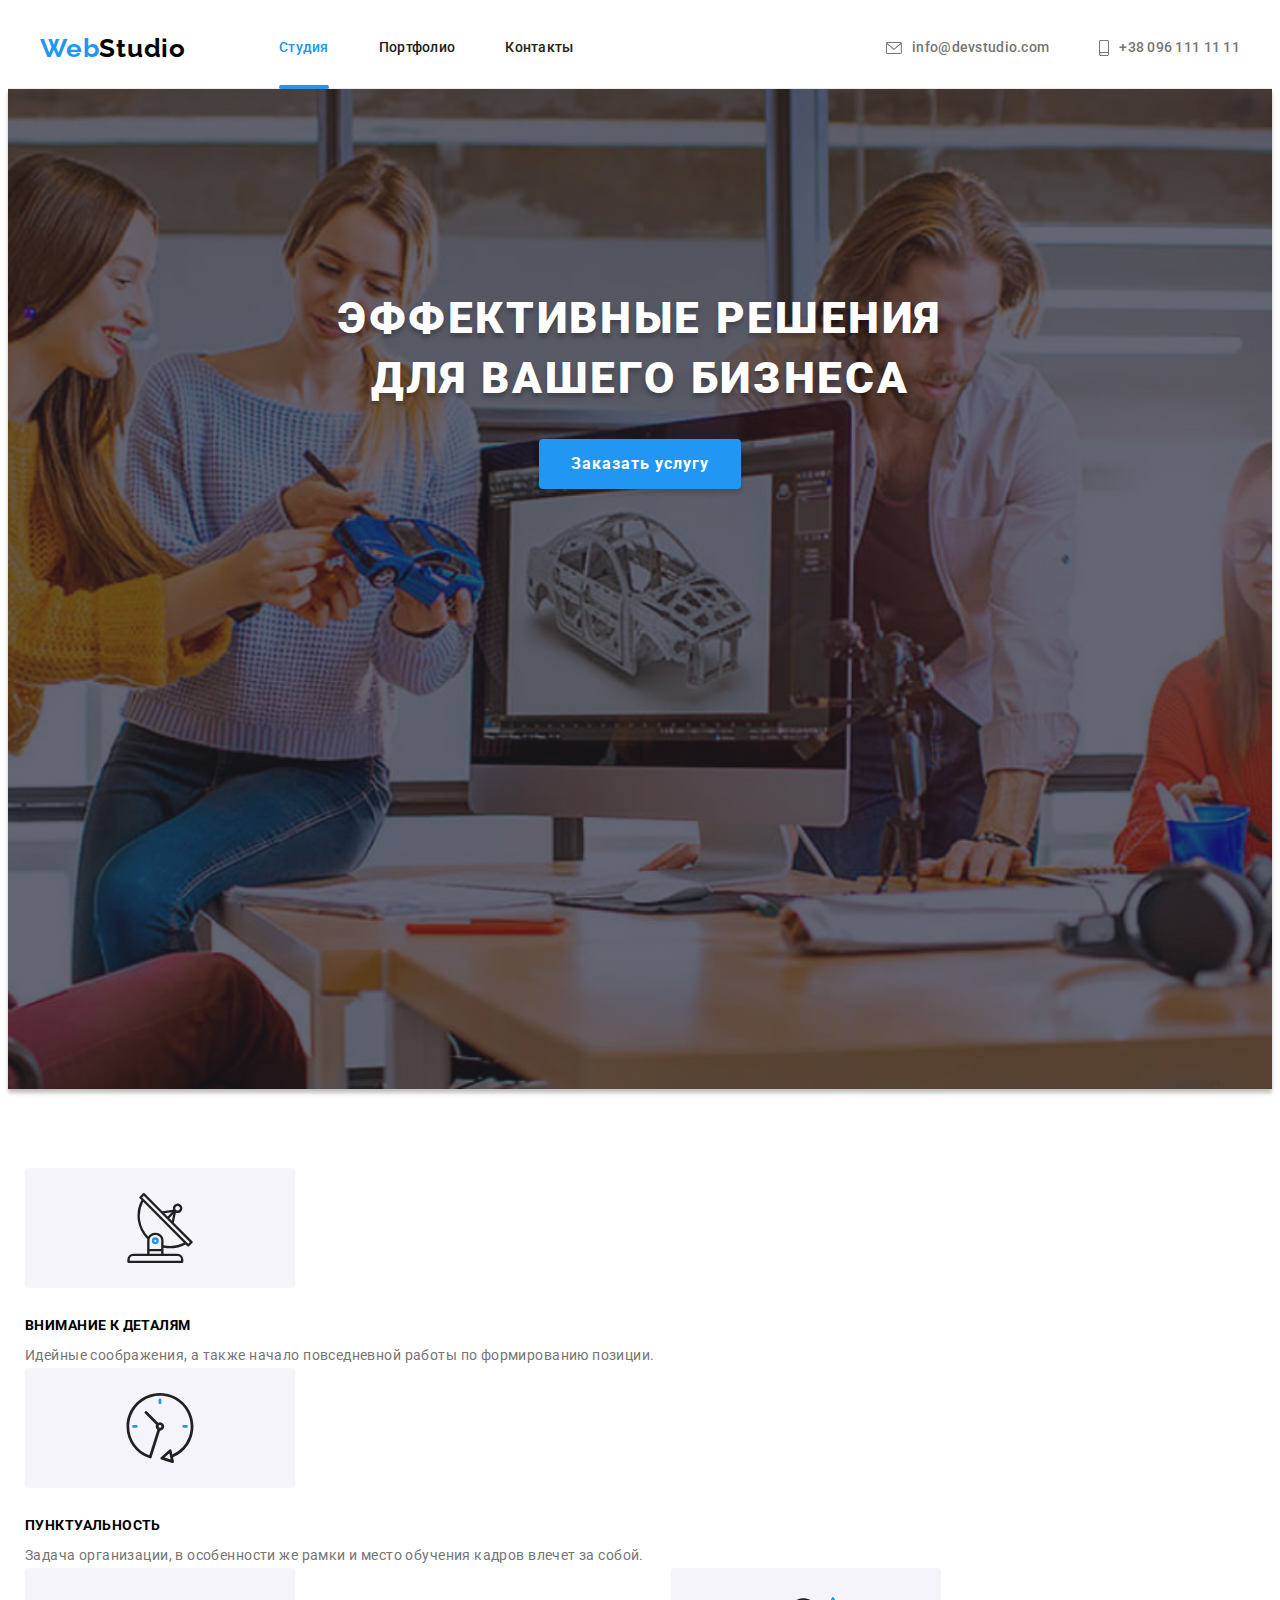
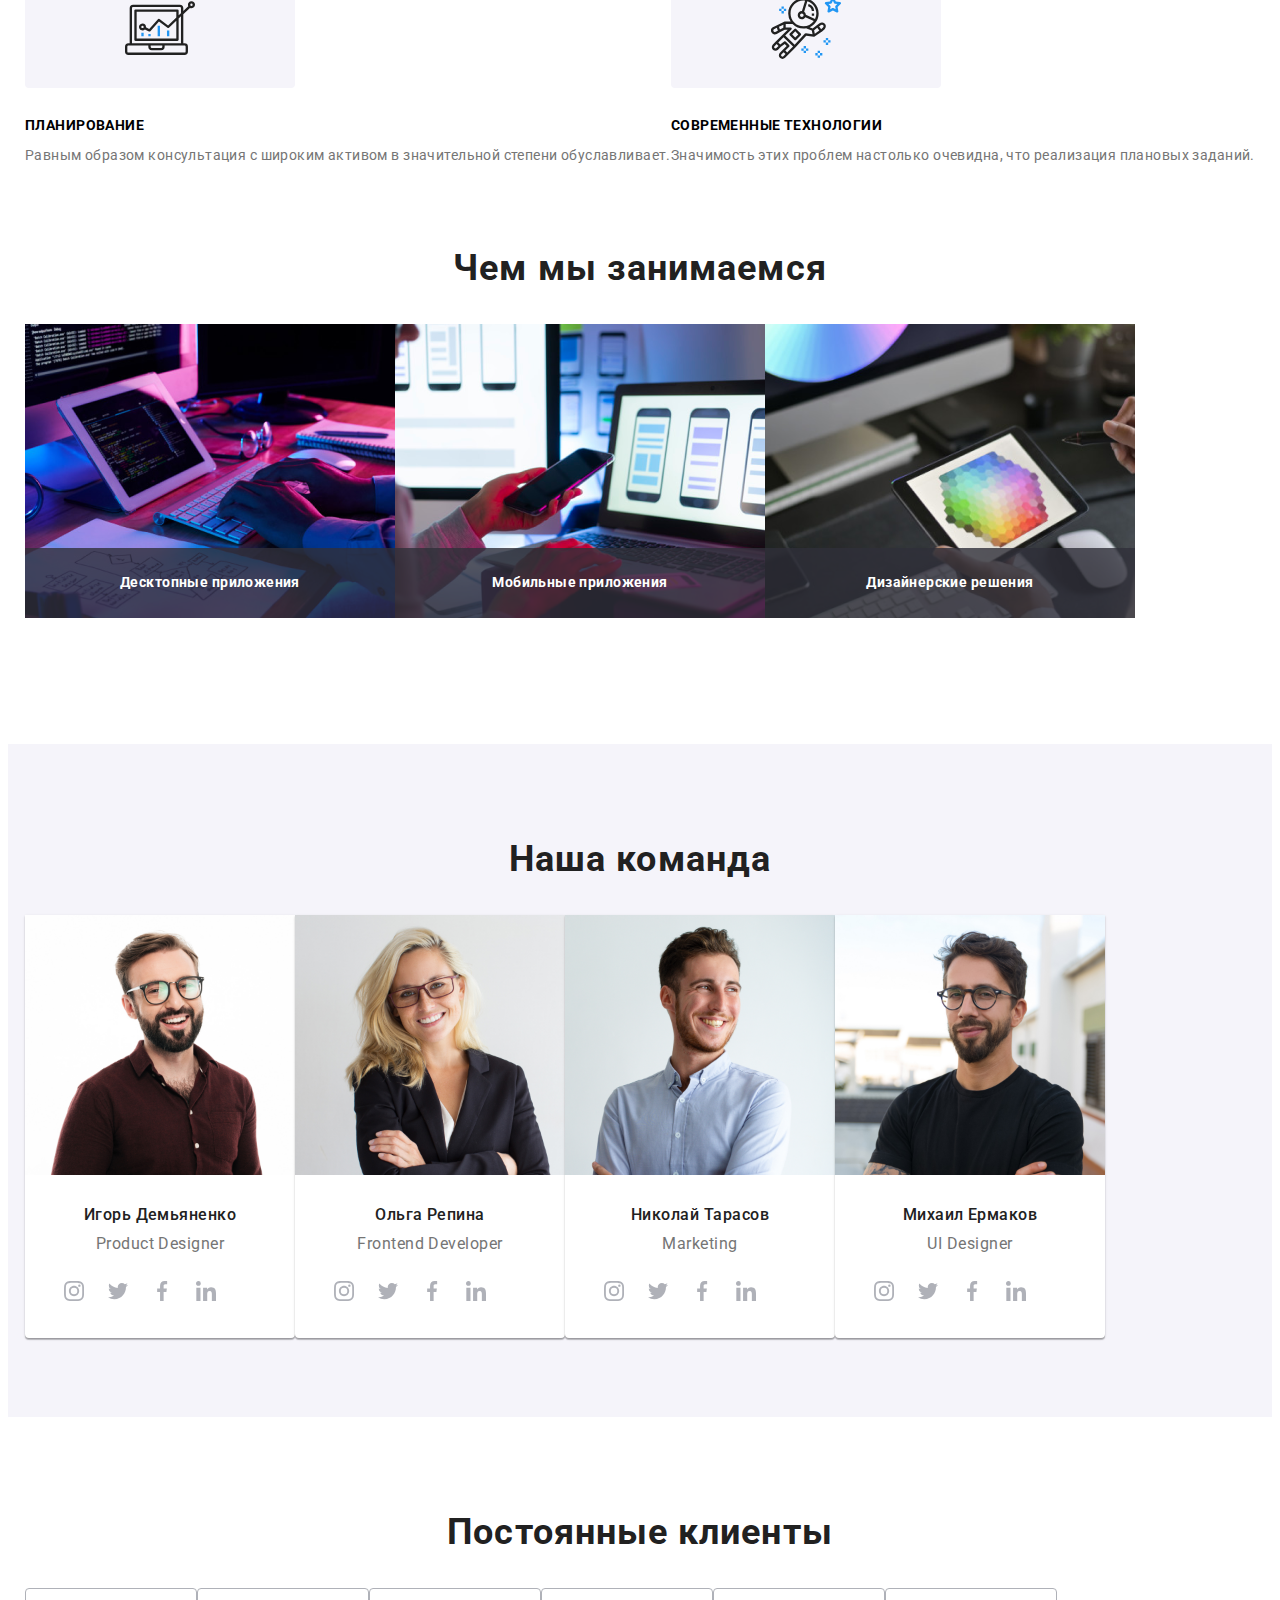
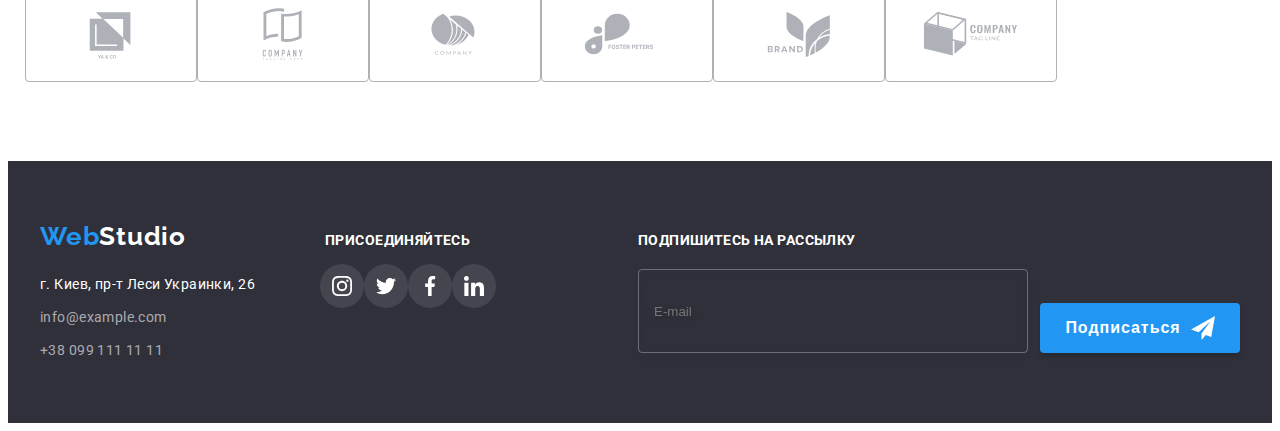
==== commit 8c296123: "update" ====
--- a/index.html
+++ b/index.html
@@ -18,7 +18,7 @@
       crossorigin="anonymous"
       referrerpolicy="no-referrer"
     />
-    <link rel="stylesheet" href="./css/styles.css" />
+    <!-- <link rel="stylesheet" href="./css/styles.css" /> -->
     <link rel="stylesheet" href="./css/main.min.css" />
   </head>
   <body class="page">
@@ -361,7 +361,7 @@
         </div>
       </section>
     </main>
-    <footer class="footer">
+    <footer>
       <div class="container">
         <div class="footer">
           <div class="footer-left">
--- a/css/styles.css
+++ b/css/styles.css
@@ -1,6 +1,6 @@
 /* card set flex grid start*/
 
-.card-set {
+/* .card-set {
   display: flex;
   flex-wrap: wrap;
 
@@ -11,7 +11,7 @@
   flex-basis: calc((100% - var(--indent) * var(--item)) / var(--item));
 
   margin: calc(var(--indent) / 2);
-}
+} */
 
 /* end card set flex grid */
 
@@ -458,7 +458,7 @@
     0px 2px 2px rgba(0, 0, 0, 0.12);
 } */
 
-/* .portfolio-item-link {
+.portfolio-item-link {
   transition: color 250ms var(--cubic-bezier), box-shadow 250ms var(--cubic-bezier);
 }
 
@@ -521,7 +521,7 @@
   line-height: 1.88;
   letter-spacing: 0.03em;
   color: var(--first-text-color);
-} */
+}
 
 /*----------------------FOOTER STYLE----------------------*/
 
--- a/css/main.min.css
+++ b/css/main.min.css
@@ -1 +1 @@
-:root{--first-text-color: #757575;--second-text-color: #212121;--footer-hero-background: #2f303a;--accent-color: #2196f3;--white-color: #ffffff;--icon-fill-color: #afb1b8;--item: 3;--indent: 30px;--anim: 250ms ease-in;--cubic-bezier: cubic-bezier(0.4, 0, 0.2, 1)}.visually-hidden{position:absolute;white-space:nowrap;width:1px;height:1px;overflow:hidden;border:0;padding:0;clip:rect(0 0 0 0);-webkit-clip-path:inset(50%);clip-path:inset(50%);margin:-1px}.card-set{display:-webkit-box;display:-ms-flexbox;display:flex;-ms-flex-wrap:wrap;flex-wrap:wrap;margin:calc(-1*var(--indent)/2)}.card-set__item{-ms-flex-preferred-size:calc((100% - var(--indent)*var(--item))/var(--item));flex-basis:calc((100% - var(--indent)*var(--item))/var(--item));margin:calc(var(--indent)/2)}h1,h2,h3,h4,h5,h6,p,ul{margin-top:0;margin-bottom:0}p:last-child{margin-bottom:0}img{display:block}.list{list-style:none;padding:0}.link{text-decoration:none}.page{font-family:Roboto,sans-serif;background-color:var(--white-color)}.section{padding-top:94px;padding-bottom:94px}.section-title{margin-bottom:50px;color:var(--second-text-color);text-align:center;font-weight:700;font-size:36px;line-height:1.17;letter-spacing:.03em}.container{width:1200px;padding-left:15px;padding-right:15px;margin-left:auto;margin-right:auto}.logo{font-family:"Raleway";font-weight:700;font-size:26px;line-height:1.19;letter-spacing:.03em}span.logo-prefix{color:var(--accent-color)}.logo__black{color:#000}.logo__white{color:var(--white-color)}.nav__list{display:-webkit-box;display:-ms-flexbox;display:flex}.nav__item{position:relative;display:-webkit-box;display:-ms-flexbox;display:flex;padding-top:32px;padding-bottom:32px}.nav__link{font-weight:500;font-size:14px;line-height:1.14;letter-spacing:.02em;color:var(--second-text-color);-webkit-transition:color 250ms var(--cubic-bezier);transition:color 250ms var(--cubic-bezier)}.nav__link:focus,.nav__link:hover,.nav__link--current{color:var(--accent-color)}.nav__link--current::after{position:absolute;bottom:-1px;left:0;display:block;content:"";width:100%;height:4px;background-color:var(--accent-color);border-radius:2px}.nav__item:not(:last-child){margin-right:50px}.footer-email-input{display:block;margin-left:auto}.footer-form{display:-webkit-box;display:-ms-flexbox;display:flex;-webkit-box-align:center;-ms-flex-align:center;align-items:center;gap:12px}.footer-email-input-field{width:358px;height:50px;border:1px solid rgba(255,255,255,.3);-webkit-filter:drop-shadow(0px 4px 4px rgba(0, 0, 0, 0.15));filter:drop-shadow(0px 4px 4px rgba(0, 0, 0, 0.15));border-radius:4px;background-color:rgba(0,0,0,0);padding:16px 15px;color:var(--white-color)}.footer-form-btn{margin-top:auto}.footer-sign-btn{width:200px;height:50px;background:var(--accent-color);-webkit-box-shadow:0px 4px 4px rgba(0,0,0,.15);box-shadow:0px 4px 4px rgba(0,0,0,.15);border-radius:4px;border:none;color:var(--white-color);font-weight:700;font-size:16px;line-height:1.88;letter-spacing:.06em;display:-webkit-inline-box;display:-ms-inline-flexbox;display:inline-flex;-webkit-box-align:center;-ms-flex-align:center;align-items:center;text-align:center;-webkit-box-pack:center;-ms-flex-pack:center;justify-content:center;gap:10px}.footer-sign-btn-text{font-weight:700;font-size:16px;line-height:1.88;display:-webkit-box;display:-ms-flexbox;display:flex;-webkit-box-align:center;-ms-flex-align:center;align-items:center;text-align:center;letter-spacing:.06em;color:#fff}.footer-btn-icon-send{fill:currentColor}.portfolio-filter-button{display:-webkit-box;display:-ms-flexbox;display:flex;-webkit-box-pack:center;-ms-flex-pack:center;justify-content:center;margin-bottom:50px}.filter-button{padding:6px 22px;font-family:inherit;border-radius:4px;font-weight:500;font-size:16px;line-height:1.62;text-align:center;letter-spacing:.03em;color:var(--second-text-color);border:none;cursor:pointer;background-color:#f5f4fa;-webkit-transition:color 250ms var(--cubic-bezier),background-color 250ms var(--cubic-bezier),-webkit-box-shadow 250ms var(--cubic-bezier);transition:color 250ms var(--cubic-bezier),background-color 250ms var(--cubic-bezier),-webkit-box-shadow 250ms var(--cubic-bezier);transition:color 250ms var(--cubic-bezier),background-color 250ms var(--cubic-bezier),box-shadow 250ms var(--cubic-bezier);transition:color 250ms var(--cubic-bezier),background-color 250ms var(--cubic-bezier),box-shadow 250ms var(--cubic-bezier),-webkit-box-shadow 250ms var(--cubic-bezier)}.filter-item:not(:last-child){margin-right:8px}.filter-button:hover,.filter-button:focus,.filter-button.current{background-color:var(--accent-color);color:var(--white-color);-webkit-box-shadow:0px 3px 1px rgba(0,0,0,.1),0px 1px 2px rgba(0,0,0,.08),0px 2px 2px rgba(0,0,0,.12);box-shadow:0px 3px 1px rgba(0,0,0,.1),0px 1px 2px rgba(0,0,0,.08),0px 2px 2px rgba(0,0,0,.12)}.backdrop{position:fixed;top:0;left:0;width:100vw;height:100vh;opacity:1;background-color:rgba(0,0,0,.2);-webkit-transition:opacity 400ms ease-in-out,visibility 400ms ease-in-out;transition:opacity 400ms ease-in-out,visibility 400ms ease-in-out}.backdrop.is-hidden{opacity:0;visibility:hidden;pointer-events:none}.modal{padding:40px;position:absolute;top:50%;left:50%;opacity:1;-webkit-transform:translate(-50%, -50%) scale(1) rotate(0);transform:translate(-50%, -50%) scale(1) rotate(0);width:528px;height:581px;background-color:var(--white-color);-webkit-box-shadow:0px 1px 3px rgba(0,0,0,.12),0px 1px 1px rgba(0,0,0,.14),0px 2px 1px rgba(0,0,0,.2);box-shadow:0px 1px 3px rgba(0,0,0,.12),0px 1px 1px rgba(0,0,0,.14),0px 2px 1px rgba(0,0,0,.2);border-radius:4px;-webkit-transition:var(--anim) var(--cubic-bezier);transition:var(--anim) var(--cubic-bezier)}.backdrop.is-hidden .modal{opacity:0;-webkit-transform:translate(-50%, -50%) scale(0.4) rotate(180deg);transform:translate(-50%, -50%) scale(0.4) rotate(180deg)}.modal-btn{position:absolute;top:8px;right:8px;display:-webkit-box;display:-ms-flexbox;display:flex;-webkit-box-align:center;-ms-flex-align:center;align-items:center;-webkit-box-pack:center;-ms-flex-pack:center;justify-content:center;width:30px;height:30px;background-color:rgba(0,0,0,0);border-radius:50%;border:1px solid rgba(0,0,0,.1);cursor:pointer}.modal-btn:hover>.modal-icon{fill:var(--accent-color)}.modal-header{margin-bottom:12px;display:block;font-weight:700;font-size:20px;line-height:1.15;text-align:center;letter-spacing:.03em;color:#212121}.form-main{width:448px;height:342px}.form-field{position:relative}.form-field:not(:last-child){margin-bottom:10px}.form-label{display:block;margin-bottom:4px;font-size:12px;line-height:1.16;letter-spacing:.01em;color:#757575}.form-input{width:100%;height:40px;border:1px solid rgba(33,33,33,.2);border-radius:4px;padding-left:42px}.form-input:focus,.textarea-comment:focus{outline:rgba(0,0,0,0);border-color:var(--accent-color)}.form-input:focus+.modal-icon-field{fill:var(--accent-color)}.modal-icon-field{position:absolute;top:50%;left:12px;border:none}.textarea-comment{width:100%;height:120px;border:1px solid rgba(33,33,33,.2);border-radius:4px;padding:12px 16px;resize:none;font-size:14px;line-height:1.14;letter-spacing:.01em;color:rgba(117,117,117,.5)}.form-checkbox{margin-top:20px;display:-webkit-box;display:-ms-flexbox;display:flex;-webkit-box-align:center;-ms-flex-align:center;align-items:center;-webkit-box-pack:center;-ms-flex-pack:center;justify-content:center;-ms-flex-line-pack:center;align-content:center}.checkbox{-moz-appearance:none;appearance:none;-webkit-appearance:none}.checkbox-icon{display:inline-block;border:2px solid var(--second-text-color);border-radius:4px;width:16px;height:15px}.checkbox:checked+.checkbox-icon{background-color:#188ce8;background-image:url("../images/checkbox-checked.svg");background-size:contain;background-origin:border-box;border-color:rgba(0,0,0,0)}.checkbox-txt{display:-webkit-box;display:-ms-flexbox;display:flex;gap:8px;-webkit-box-align:center;-ms-flex-align:center;align-items:center;font-weight:400;font-size:14px;line-height:1.71;letter-spacing:.03em;color:#757575}.checkbox-txt a{color:var(--accent-color)}.form-submit{display:-webkit-box;display:-ms-flexbox;display:flex;-webkit-box-pack:center;-ms-flex-pack:center;justify-content:center;margin-top:30px}.form-btn{width:200px;height:50px;background:var(--accent-color);-webkit-box-shadow:0px 4px 4px rgba(0,0,0,.15);box-shadow:0px 4px 4px rgba(0,0,0,.15);border-radius:4px;border:0;font-weight:700;font-size:16px;line-height:1.88;letter-spacing:.06em;color:var(--white-color)}.header{border-bottom:1px solid #ececec}.header__cotainer{display:-webkit-box;display:-ms-flexbox;display:flex;-webkit-box-align:center;-ms-flex-align:center;align-items:center}.header__logo{margin-right:93px}.header__contacts{display:-webkit-box;display:-ms-flexbox;display:flex;margin-left:auto}.header__contacts-item:not(:last-child){margin-right:50px}.header__contacts-link{display:-webkit-box;display:-ms-flexbox;display:flex;-webkit-box-pack:center;-ms-flex-pack:center;justify-content:center;color:#757575;font-weight:500;font-size:14px;line-height:1.14;letter-spacing:.02em;padding-top:32px;padding-bottom:32px;-webkit-transition:color 250ms var(--cubic-bezier);transition:color 250ms var(--cubic-bezier)}.header__contacts-link:hover,.header__contacts-link:focus{color:var(--accent-color)}.header__contacts-icon{fill:currentColor;margin-right:10px;-ms-flex-item-align:center;align-self:center}.hero{padding-top:200px;padding-bottom:200px;max-width:1600px;height:600px;background-image:-webkit-gradient(linear, left top, left bottom, from(rgba(47, 48, 58, 0.4)), to(rgba(47, 48, 58, 0.4))),url(../images/hero-bg.jpg);background-image:linear-gradient(rgba(47, 48, 58, 0.4), rgba(47, 48, 58, 0.4)),url(../images/hero-bg.jpg);background-color:#c4c4c4;-webkit-box-shadow:0px 4px 4px rgba(0,0,0,.25);box-shadow:0px 4px 4px rgba(0,0,0,.25);background-repeat:no-repeat;background-position:center;background-size:cover}.hero__title{width:696px;margin-left:auto;margin-right:auto;margin-bottom:30px;font-weight:900;font-size:44px;line-height:1.36;text-align:center;letter-spacing:.06em;text-transform:uppercase;color:var(--white-color);text-shadow:0px 4px 4px rgba(0,0,0,.25)}.hero__btn{display:block;padding:10px 32px;margin:auto;font-family:inherit;color:var(--white-color);background-color:var(--accent-color);font-weight:700;font-size:16px;line-height:1.88;text-align:center;letter-spacing:.06em;-webkit-box-shadow:0px 4px 4px rgba(0,0,0,.15);box-shadow:0px 4px 4px rgba(0,0,0,.15);border-radius:4px;border:none;cursor:pointer;-webkit-transition:color 250ms var(--cubic-bezier);transition:color 250ms var(--cubic-bezier)}.hero__btn:hover,.hero__btn:focus{background-color:#188ce8}.asset{padding-top:94px;padding-bottom:94px;padding-bottom:47px}.asset__list{--item: 4;margin:-15px}.asset__title{margin-top:30px;margin-bottom:10px;font-weight:700;font-size:14px;line-height:1.14;letter-spacing:.03em;text-transform:uppercase}.asset__wrapper{display:-webkit-box;display:-ms-flexbox;display:flex;-webkit-box-align:center;-ms-flex-align:center;align-items:center;-webkit-box-pack:center;-ms-flex-pack:center;justify-content:center;width:270px;height:120px;background:#f5f4fa;border-radius:4px}.asset__text{margin-top:0;margin-bottom:0;font-size:14px;line-height:1.71;letter-spacing:.03em;color:var(--first-text-color)}.whatwedo{padding-top:94px;padding-bottom:94px;padding-top:47px}.whatwedo__list{padding-bottom:47px;margin:-15px}.what-we-do-item{position:relative}.label{position:absolute;display:-webkit-box;display:-ms-flexbox;display:flex;-webkit-box-align:center;-ms-flex-align:center;align-items:center;-webkit-box-pack:center;-ms-flex-pack:center;justify-content:center;bottom:0;left:0;background-color:rgba(47,48,58,.8);height:70px;width:100%}.what-we-do-text{position:absolute;font-weight:700;font-size:14px;line-height:1.14;letter-spacing:.03em;color:var(--white-color)}.our-team{padding-top:94px;padding-bottom:94px;background-color:#f5f4fa}.our-team-list{--item: 4}.our-team-item{background:var(--white-color);-webkit-box-shadow:0px 1px 3px rgba(0,0,0,.12),0px 1px 1px rgba(0,0,0,.14),0px 2px 1px rgba(0,0,0,.2);box-shadow:0px 1px 3px rgba(0,0,0,.12),0px 1px 1px rgba(0,0,0,.14),0px 2px 1px rgba(0,0,0,.2);border-radius:0px 0px 4px 4px}.our-team-wrapper{padding:30px 0}.our-team-name{font-weight:500;font-size:16px;line-height:1.19;letter-spacing:.03em;text-align:center;color:var(--second-text-color)}.our-team-position{margin-top:10px;font-size:16px;line-height:1.19;text-align:center;letter-spacing:.03em;color:var(--first-text-color)}.our-team-soc{margin-top:16px;--item: 4;--indent: 10px;padding-left:32px;padding-right:32px}.our-team-soc-link{display:-webkit-box;display:-ms-flexbox;display:flex;-webkit-box-align:center;-ms-flex-align:center;align-items:center;-webkit-box-pack:center;-ms-flex-pack:center;justify-content:center;background-color:rgba(255,255,255,.1);border-radius:50%;width:44px;height:44px;color:var(--icon-fill-color);-webkit-transition:color 250ms var(--cubic-bezier),background-color 250ms var(--cubic-bezier);transition:color 250ms var(--cubic-bezier),background-color 250ms var(--cubic-bezier)}.our-team-soc-link:hover,.our-team-soc-link:focus{color:var(--white-color);background-color:var(--accent-color)}.our-team-soc-icon{width:20px;height:20px;fill:currentColor}.perm-clients{padding-top:94px;padding-bottom:94px}.perm-clients-list{--item: 6;--indent: 30px;margin-right:-30px}.perm-clients-list:not(:last-child){margin-right:30px}.perm-clients-link{display:-webkit-box;display:-ms-flexbox;display:flex;-webkit-box-align:center;-ms-flex-align:center;align-items:center;-webkit-box-pack:center;-ms-flex-pack:center;justify-content:center;height:92px;width:170px;color:var(--icon-fill-color);border:1px solid var(--icon-fill-color);border-radius:4px;color:var(--icon-fill-color);-webkit-transition:color 250ms var(--cubic-bezier),border 250ms var(--cubic-bezier);transition:color 250ms var(--cubic-bezier),border 250ms var(--cubic-bezier)}.perm-clients-link:hover,.perm-clients-link:focus{color:var(--accent-color);border:1px solid var(--accent-color)}.perm-clients-icon{fill:currentColor}footer{background-color:var(--footer-hero-background);padding-top:60px;padding-bottom:60px}.footer{display:-webkit-box;display:-ms-flexbox;display:flex;-webkit-box-align:baseline;-ms-flex-align:baseline;align-items:baseline}.footer-addr{font-style:normal}.footer-contacts .adress{margin-top:20px;font-size:14px;line-height:1.77;letter-spacing:.03em;color:var(--white-color)}.footer-contacts{font-size:14px;line-height:1.71;letter-spacing:.03em;color:rgba(255,255,255,.6);-webkit-transition:color 250ms var(--cubic-bezier);transition:color 250ms var(--cubic-bezier)}.footer-contacts .link:hover,.footer-contacts .link:focus{color:var(--accent-color)}.footer-contacts-item:not(:last-child){margin-bottom:9px}.footer-socials{margin-left:70px}.footer-socials-header{font-weight:700;font-size:14px;line-height:1.14;letter-spacing:.03em;text-transform:uppercase;color:var(--white-color);margin-bottom:20px}.footer-soc-set{--item: 4;--indent: 10px}.footer-soc-link{display:-webkit-box;display:-ms-flexbox;display:flex;-webkit-box-align:center;-ms-flex-align:center;align-items:center;-webkit-box-pack:center;-ms-flex-pack:center;justify-content:center;background-color:rgba(255,255,255,.1);border-radius:50%;width:44px;height:44px;color:var(--white-color);-webkit-transition:background-color 250ms var(--cubic-bezier);transition:background-color 250ms var(--cubic-bezier)}.footer-soc-link:hover,.footer-soc-link:focus{background-color:var(--accent-color)}.footer-soc-icon{width:20px;height:20px;fill:currentColor}.footer-email-input{display:block;margin-left:auto}.footer-form{display:-webkit-box;display:-ms-flexbox;display:flex;-webkit-box-align:center;-ms-flex-align:center;align-items:center;gap:12px}.footer-email-input-field{width:358px;height:50px;border:1px solid rgba(255,255,255,.3);-webkit-filter:drop-shadow(0px 4px 4px rgba(0, 0, 0, 0.15));filter:drop-shadow(0px 4px 4px rgba(0, 0, 0, 0.15));border-radius:4px;background-color:rgba(0,0,0,0);padding:16px 15px;color:var(--white-color)}.footer-form-btn{margin-top:auto}.footer-sign-btn{width:200px;height:50px;background:var(--accent-color);-webkit-box-shadow:0px 4px 4px rgba(0,0,0,.15);box-shadow:0px 4px 4px rgba(0,0,0,.15);border-radius:4px;border:none;color:var(--white-color);font-weight:700;font-size:16px;line-height:1.88;letter-spacing:.06em;display:-webkit-inline-box;display:-ms-inline-flexbox;display:inline-flex;-webkit-box-align:center;-ms-flex-align:center;align-items:center;text-align:center;-webkit-box-pack:center;-ms-flex-pack:center;justify-content:center;gap:10px}.footer-sign-btn-text{font-weight:700;font-size:16px;line-height:1.88;display:-webkit-box;display:-ms-flexbox;display:flex;-webkit-box-align:center;-ms-flex-align:center;align-items:center;text-align:center;letter-spacing:.06em;color:#fff}.footer-btn-icon-send{fill:currentColor}.portfolio-item-link{-webkit-transition:color 250ms var(--cubic-bezier),-webkit-box-shadow 250ms var(--cubic-bezier);transition:color 250ms var(--cubic-bezier),-webkit-box-shadow 250ms var(--cubic-bezier);transition:color 250ms var(--cubic-bezier),box-shadow 250ms var(--cubic-bezier);transition:color 250ms var(--cubic-bezier),box-shadow 250ms var(--cubic-bezier),-webkit-box-shadow 250ms var(--cubic-bezier)}.portfolio-item-link:hover,.portfolio-item-link:focus{display:block;-webkit-box-shadow:0px 1px 1px rgba(0,0,0,.12),0px 4px 4px rgba(0,0,0,.06),1px 4px 6px rgba(0,0,0,.16);box-shadow:0px 1px 1px rgba(0,0,0,.12),0px 4px 4px rgba(0,0,0,.06),1px 4px 6px rgba(0,0,0,.16)}.portfolio-item-link-group{position:relative;overflow:hidden}.portfolio-item-link-overlay{position:absolute;top:0;left:0;padding:63px 24px;width:100%;height:100%;-webkit-transform:translateY(100%);transform:translateY(100%);-webkit-transition:-webkit-transform var(--anim);transition:-webkit-transform var(--anim);transition:transform var(--anim);transition:transform var(--anim), -webkit-transform var(--anim);font-weight:400;font-size:18px;line-height:1.56;letter-spacing:.03em;color:var(--white-color);background-color:rgba(33,150,243,.9)}.portfolio-item-link:hover .portfolio-item-link-overlay,.portfolio-item-link:focus .portfolio-item-link-overlay{-webkit-transform:translate(0) 250ms var(--cubic-bezier);transform:translate(0) 250ms var(--cubic-bezier)}.portfolio-wrapper{padding:20px 24px;border:1px solid #eee;border-top:none}.portfolio-item-title{margin-bottom:4px;font-weight:700;font-size:18px;line-height:2;letter-spacing:.06em;color:var(--second-text-color)}.portfolio-item-group{margin-top:4px;font-size:16px;line-height:1.88;letter-spacing:.03em;color:var(--first-text-color)}/*# sourceMappingURL=main.min.css.map */+:root{--first-text-color: #757575;--second-text-color: #212121;--footer-hero-background: #2f303a;--accent-color: #2196f3;--white-color: #ffffff;--icon-fill-color: #afb1b8;--item: 3;--indent: 30px;--anim: 250ms ease-in;--cubic-bezier: cubic-bezier(0.4, 0, 0.2, 1)}.visually-hidden{position:absolute;white-space:nowrap;width:1px;height:1px;overflow:hidden;border:0;padding:0;clip:rect(0 0 0 0);-webkit-clip-path:inset(50%);clip-path:inset(50%);margin:-1px}.card-set{display:-webkit-box;display:-ms-flexbox;display:flex;-ms-flex-wrap:wrap;flex-wrap:wrap;margin:calc(-1*var(--indent)/2)}.card-set-item{-ms-flex-preferred-size:calc((100% - var(--indent)*var(--item))/var(--item));flex-basis:calc((100% - var(--indent)*var(--item))/var(--item));margin:calc(var(--indent)/2)}h1,h2,h3,h4,h5,h6,p,ul{margin-top:0;margin-bottom:0}p:last-child{margin-bottom:0}img{display:block}.list{list-style:none;padding:0}.link{text-decoration:none}.page{font-family:Roboto,sans-serif;background-color:var(--white-color)}.section{padding-top:94px;padding-bottom:94px}.section-title{margin-bottom:50px;color:var(--second-text-color);text-align:center;font-weight:700;font-size:36px;line-height:1.17;letter-spacing:.03em}.container{width:1200px;padding-left:15px;padding-right:15px;margin-left:auto;margin-right:auto}.logo{font-family:"Raleway";font-weight:700;font-size:26px;line-height:1.19;letter-spacing:.03em}span.logo-prefix{color:var(--accent-color)}.logo__black{color:#000}.logo__white{color:var(--white-color)}.nav__list{display:-webkit-box;display:-ms-flexbox;display:flex}.nav__item{position:relative;display:-webkit-box;display:-ms-flexbox;display:flex;padding-top:32px;padding-bottom:32px}.nav__link{font-weight:500;font-size:14px;line-height:1.14;letter-spacing:.02em;color:var(--second-text-color);-webkit-transition:color 250ms var(--cubic-bezier);transition:color 250ms var(--cubic-bezier)}.nav__link:focus,.nav__link:hover,.nav__link--current{color:var(--accent-color)}.nav__link--current::after{position:absolute;bottom:-1px;left:0;display:block;content:"";width:100%;height:4px;background-color:var(--accent-color);border-radius:2px}.nav__item:not(:last-child){margin-right:50px}.footer-email-input{display:block;margin-left:auto}.footer-form{display:-webkit-box;display:-ms-flexbox;display:flex;-webkit-box-align:center;-ms-flex-align:center;align-items:center;gap:12px}.footer-email-input-field{width:358px;height:50px;border:1px solid rgba(255,255,255,.3);-webkit-filter:drop-shadow(0px 4px 4px rgba(0, 0, 0, 0.15));filter:drop-shadow(0px 4px 4px rgba(0, 0, 0, 0.15));border-radius:4px;background-color:rgba(0,0,0,0);padding:16px 15px;color:var(--white-color)}.footer-form-btn{margin-top:auto}.footer-sign-btn{width:200px;height:50px;background:var(--accent-color);-webkit-box-shadow:0px 4px 4px rgba(0,0,0,.15);box-shadow:0px 4px 4px rgba(0,0,0,.15);border-radius:4px;border:none;color:var(--white-color);font-weight:700;font-size:16px;line-height:1.88;letter-spacing:.06em;display:-webkit-inline-box;display:-ms-inline-flexbox;display:inline-flex;-webkit-box-align:center;-ms-flex-align:center;align-items:center;text-align:center;-webkit-box-pack:center;-ms-flex-pack:center;justify-content:center;gap:10px}.footer-sign-btn-text{font-weight:700;font-size:16px;line-height:1.88;display:-webkit-box;display:-ms-flexbox;display:flex;-webkit-box-align:center;-ms-flex-align:center;align-items:center;text-align:center;letter-spacing:.06em;color:#fff}.footer-btn-icon-send{fill:currentColor}.portfolio-filter-button{display:-webkit-box;display:-ms-flexbox;display:flex;-webkit-box-pack:center;-ms-flex-pack:center;justify-content:center;margin-bottom:50px}.filter-button{padding:6px 22px;font-family:inherit;border-radius:4px;font-weight:500;font-size:16px;line-height:1.62;text-align:center;letter-spacing:.03em;color:var(--second-text-color);border:none;cursor:pointer;background-color:#f5f4fa;-webkit-transition:color 250ms var(--cubic-bezier),background-color 250ms var(--cubic-bezier),-webkit-box-shadow 250ms var(--cubic-bezier);transition:color 250ms var(--cubic-bezier),background-color 250ms var(--cubic-bezier),-webkit-box-shadow 250ms var(--cubic-bezier);transition:color 250ms var(--cubic-bezier),background-color 250ms var(--cubic-bezier),box-shadow 250ms var(--cubic-bezier);transition:color 250ms var(--cubic-bezier),background-color 250ms var(--cubic-bezier),box-shadow 250ms var(--cubic-bezier),-webkit-box-shadow 250ms var(--cubic-bezier)}.filter-item:not(:last-child){margin-right:8px}.filter-button:hover,.filter-button:focus,.filter-button.current{background-color:var(--accent-color);color:var(--white-color);-webkit-box-shadow:0px 3px 1px rgba(0,0,0,.1),0px 1px 2px rgba(0,0,0,.08),0px 2px 2px rgba(0,0,0,.12);box-shadow:0px 3px 1px rgba(0,0,0,.1),0px 1px 2px rgba(0,0,0,.08),0px 2px 2px rgba(0,0,0,.12)}.backdrop{position:fixed;top:0;left:0;width:100vw;height:100vh;opacity:1;background-color:rgba(0,0,0,.2);-webkit-transition:opacity 400ms ease-in-out,visibility 400ms ease-in-out;transition:opacity 400ms ease-in-out,visibility 400ms ease-in-out}.backdrop.is-hidden{opacity:0;visibility:hidden;pointer-events:none}.modal{padding:40px;position:absolute;top:50%;left:50%;opacity:1;-webkit-transform:translate(-50%, -50%) scale(1) rotate(0);transform:translate(-50%, -50%) scale(1) rotate(0);width:528px;height:581px;background-color:var(--white-color);-webkit-box-shadow:0px 1px 3px rgba(0,0,0,.12),0px 1px 1px rgba(0,0,0,.14),0px 2px 1px rgba(0,0,0,.2);box-shadow:0px 1px 3px rgba(0,0,0,.12),0px 1px 1px rgba(0,0,0,.14),0px 2px 1px rgba(0,0,0,.2);border-radius:4px;-webkit-transition:var(--anim) var(--cubic-bezier);transition:var(--anim) var(--cubic-bezier)}.backdrop.is-hidden .modal{opacity:0;-webkit-transform:translate(-50%, -50%) scale(0.4) rotate(180deg);transform:translate(-50%, -50%) scale(0.4) rotate(180deg)}.modal-btn{position:absolute;top:8px;right:8px;display:-webkit-box;display:-ms-flexbox;display:flex;-webkit-box-align:center;-ms-flex-align:center;align-items:center;-webkit-box-pack:center;-ms-flex-pack:center;justify-content:center;width:30px;height:30px;background-color:rgba(0,0,0,0);border-radius:50%;border:1px solid rgba(0,0,0,.1);cursor:pointer}.modal-btn:hover>.modal-icon{fill:var(--accent-color)}.modal-header{margin-bottom:12px;display:block;font-weight:700;font-size:20px;line-height:1.15;text-align:center;letter-spacing:.03em;color:#212121}.form-main{width:448px;height:342px}.form-field{position:relative}.form-field:not(:last-child){margin-bottom:10px}.form-label{display:block;margin-bottom:4px;font-size:12px;line-height:1.16;letter-spacing:.01em;color:#757575}.form-input{width:100%;height:40px;border:1px solid rgba(33,33,33,.2);border-radius:4px;padding-left:42px}.form-input:focus,.textarea-comment:focus{outline:rgba(0,0,0,0);border-color:var(--accent-color)}.form-input:focus+.modal-icon-field{fill:var(--accent-color)}.modal-icon-field{position:absolute;top:50%;left:12px;border:none}.textarea-comment{width:100%;height:120px;border:1px solid rgba(33,33,33,.2);border-radius:4px;padding:12px 16px;resize:none;font-size:14px;line-height:1.14;letter-spacing:.01em;color:rgba(117,117,117,.5)}.form-checkbox{margin-top:20px;display:-webkit-box;display:-ms-flexbox;display:flex;-webkit-box-align:center;-ms-flex-align:center;align-items:center;-webkit-box-pack:center;-ms-flex-pack:center;justify-content:center;-ms-flex-line-pack:center;align-content:center}.checkbox{-moz-appearance:none;appearance:none;-webkit-appearance:none}.checkbox-icon{display:inline-block;border:2px solid var(--second-text-color);border-radius:4px;width:16px;height:15px}.checkbox:checked+.checkbox-icon{background-color:#188ce8;background-image:url("../images/checkbox-checked.svg");background-size:contain;background-origin:border-box;border-color:rgba(0,0,0,0)}.checkbox-txt{display:-webkit-box;display:-ms-flexbox;display:flex;gap:8px;-webkit-box-align:center;-ms-flex-align:center;align-items:center;font-weight:400;font-size:14px;line-height:1.71;letter-spacing:.03em;color:#757575}.checkbox-txt a{color:var(--accent-color)}.form-submit{display:-webkit-box;display:-ms-flexbox;display:flex;-webkit-box-pack:center;-ms-flex-pack:center;justify-content:center;margin-top:30px}.form-btn{width:200px;height:50px;background:var(--accent-color);-webkit-box-shadow:0px 4px 4px rgba(0,0,0,.15);box-shadow:0px 4px 4px rgba(0,0,0,.15);border-radius:4px;border:0;font-weight:700;font-size:16px;line-height:1.88;letter-spacing:.06em;color:var(--white-color)}.header{border-bottom:1px solid #ececec}.header__cotainer{display:-webkit-box;display:-ms-flexbox;display:flex;-webkit-box-align:center;-ms-flex-align:center;align-items:center}.header__logo{margin-right:93px}.header__contacts{display:-webkit-box;display:-ms-flexbox;display:flex;margin-left:auto}.header__contacts-item:not(:last-child){margin-right:50px}.header__contacts-link{display:-webkit-box;display:-ms-flexbox;display:flex;-webkit-box-pack:center;-ms-flex-pack:center;justify-content:center;color:#757575;font-weight:500;font-size:14px;line-height:1.14;letter-spacing:.02em;padding-top:32px;padding-bottom:32px;-webkit-transition:color 250ms var(--cubic-bezier);transition:color 250ms var(--cubic-bezier)}.header__contacts-link:hover,.header__contacts-link:focus{color:var(--accent-color)}.header__contacts-icon{fill:currentColor;margin-right:10px;-ms-flex-item-align:center;align-self:center}.hero{padding-top:200px;padding-bottom:200px;max-width:1600px;height:600px;background-image:-webkit-gradient(linear, left top, left bottom, from(rgba(47, 48, 58, 0.4)), to(rgba(47, 48, 58, 0.4))),url(../images/hero-bg.jpg);background-image:linear-gradient(rgba(47, 48, 58, 0.4), rgba(47, 48, 58, 0.4)),url(../images/hero-bg.jpg);background-color:#c4c4c4;-webkit-box-shadow:0px 4px 4px rgba(0,0,0,.25);box-shadow:0px 4px 4px rgba(0,0,0,.25);background-repeat:no-repeat;background-position:center;background-size:cover}.hero__title{width:696px;margin-left:auto;margin-right:auto;margin-bottom:30px;font-weight:900;font-size:44px;line-height:1.36;text-align:center;letter-spacing:.06em;text-transform:uppercase;color:var(--white-color);text-shadow:0px 4px 4px rgba(0,0,0,.25)}.hero__btn{display:block;padding:10px 32px;margin:auto;font-family:inherit;color:var(--white-color);background-color:var(--accent-color);font-weight:700;font-size:16px;line-height:1.88;text-align:center;letter-spacing:.06em;-webkit-box-shadow:0px 4px 4px rgba(0,0,0,.15);box-shadow:0px 4px 4px rgba(0,0,0,.15);border-radius:4px;border:none;cursor:pointer;-webkit-transition:color 250ms var(--cubic-bezier);transition:color 250ms var(--cubic-bezier)}.hero__btn:hover,.hero__btn:focus{background-color:#188ce8}.asset{padding-top:94px;padding-bottom:94px;padding-bottom:47px}.asset__list{--item: 4;margin:-15px}.asset__title{margin-top:30px;margin-bottom:10px;font-weight:700;font-size:14px;line-height:1.14;letter-spacing:.03em;text-transform:uppercase}.asset__wrapper{display:-webkit-box;display:-ms-flexbox;display:flex;-webkit-box-align:center;-ms-flex-align:center;align-items:center;-webkit-box-pack:center;-ms-flex-pack:center;justify-content:center;width:270px;height:120px;background:#f5f4fa;border-radius:4px}.asset__text{margin-top:0;margin-bottom:0;font-size:14px;line-height:1.71;letter-spacing:.03em;color:var(--first-text-color)}.whatwedo{padding-top:94px;padding-bottom:94px;padding-top:47px}.whatwedo__list{padding-bottom:47px;margin:-15px}.what-we-do-item{position:relative}.label{position:absolute;display:-webkit-box;display:-ms-flexbox;display:flex;-webkit-box-align:center;-ms-flex-align:center;align-items:center;-webkit-box-pack:center;-ms-flex-pack:center;justify-content:center;bottom:0;left:0;background-color:rgba(47,48,58,.8);height:70px;width:100%}.what-we-do-text{position:absolute;font-weight:700;font-size:14px;line-height:1.14;letter-spacing:.03em;color:var(--white-color)}.our-team{padding-top:94px;padding-bottom:94px;background-color:#f5f4fa}.our-team-list{--item: 4}.our-team-item{background:var(--white-color);-webkit-box-shadow:0px 1px 3px rgba(0,0,0,.12),0px 1px 1px rgba(0,0,0,.14),0px 2px 1px rgba(0,0,0,.2);box-shadow:0px 1px 3px rgba(0,0,0,.12),0px 1px 1px rgba(0,0,0,.14),0px 2px 1px rgba(0,0,0,.2);border-radius:0px 0px 4px 4px}.our-team-wrapper{padding:30px 0}.our-team-name{font-weight:500;font-size:16px;line-height:1.19;letter-spacing:.03em;text-align:center;color:var(--second-text-color)}.our-team-position{margin-top:10px;font-size:16px;line-height:1.19;text-align:center;letter-spacing:.03em;color:var(--first-text-color)}.our-team-soc{margin-top:16px;--item: 4;--indent: 10px;padding-left:32px;padding-right:32px}.our-team-soc-link{display:-webkit-box;display:-ms-flexbox;display:flex;-webkit-box-align:center;-ms-flex-align:center;align-items:center;-webkit-box-pack:center;-ms-flex-pack:center;justify-content:center;background-color:rgba(255,255,255,.1);border-radius:50%;width:44px;height:44px;color:var(--icon-fill-color);-webkit-transition:color 250ms var(--cubic-bezier),background-color 250ms var(--cubic-bezier);transition:color 250ms var(--cubic-bezier),background-color 250ms var(--cubic-bezier)}.our-team-soc-link:hover,.our-team-soc-link:focus{color:var(--white-color);background-color:var(--accent-color)}.our-team-soc-icon{width:20px;height:20px;fill:currentColor}.perm-clients{padding-top:94px;padding-bottom:94px}.perm-clients-list{--item: 6;--indent: 30px;margin-right:-30px}.perm-clients-list:not(:last-child){margin-right:30px}.perm-clients-link{display:-webkit-box;display:-ms-flexbox;display:flex;-webkit-box-align:center;-ms-flex-align:center;align-items:center;-webkit-box-pack:center;-ms-flex-pack:center;justify-content:center;height:92px;width:170px;color:var(--icon-fill-color);border:1px solid var(--icon-fill-color);border-radius:4px;color:var(--icon-fill-color);-webkit-transition:color 250ms var(--cubic-bezier),border 250ms var(--cubic-bezier);transition:color 250ms var(--cubic-bezier),border 250ms var(--cubic-bezier)}.perm-clients-link:hover,.perm-clients-link:focus{color:var(--accent-color);border:1px solid var(--accent-color)}.perm-clients-icon{fill:currentColor}footer{background-color:var(--footer-hero-background);padding-top:60px;padding-bottom:60px}.footer{display:-webkit-box;display:-ms-flexbox;display:flex;-webkit-box-align:baseline;-ms-flex-align:baseline;align-items:baseline}.footer-addr{font-style:normal}.footer-contacts .adress{margin-top:20px;font-size:14px;line-height:1.77;letter-spacing:.03em;color:var(--white-color)}.footer-contacts{font-size:14px;line-height:1.71;letter-spacing:.03em;color:rgba(255,255,255,.6);-webkit-transition:color 250ms var(--cubic-bezier);transition:color 250ms var(--cubic-bezier)}.footer-contacts .link:hover,.footer-contacts .link:focus{color:var(--accent-color)}.footer-contacts-item:not(:last-child){margin-bottom:9px}.footer-socials{margin-left:70px}.footer-socials-header{font-weight:700;font-size:14px;line-height:1.14;letter-spacing:.03em;text-transform:uppercase;color:var(--white-color);margin-bottom:20px}.footer-soc-set{--item: 4;--indent: 10px}.footer-soc-link{display:-webkit-box;display:-ms-flexbox;display:flex;-webkit-box-align:center;-ms-flex-align:center;align-items:center;-webkit-box-pack:center;-ms-flex-pack:center;justify-content:center;background-color:rgba(255,255,255,.1);border-radius:50%;width:44px;height:44px;color:var(--white-color);-webkit-transition:background-color 250ms var(--cubic-bezier);transition:background-color 250ms var(--cubic-bezier)}.footer-soc-link:hover,.footer-soc-link:focus{background-color:var(--accent-color)}.footer-soc-icon{width:20px;height:20px;fill:currentColor}.footer-email-input{display:block;margin-left:auto}.footer-form{display:-webkit-box;display:-ms-flexbox;display:flex;-webkit-box-align:center;-ms-flex-align:center;align-items:center;gap:12px}.footer-email-input-field{width:358px;height:50px;border:1px solid rgba(255,255,255,.3);-webkit-filter:drop-shadow(0px 4px 4px rgba(0, 0, 0, 0.15));filter:drop-shadow(0px 4px 4px rgba(0, 0, 0, 0.15));border-radius:4px;background-color:rgba(0,0,0,0);padding:16px 15px;color:var(--white-color)}.footer-form-btn{margin-top:auto}.footer-sign-btn{width:200px;height:50px;background:var(--accent-color);-webkit-box-shadow:0px 4px 4px rgba(0,0,0,.15);box-shadow:0px 4px 4px rgba(0,0,0,.15);border-radius:4px;border:none;color:var(--white-color);font-weight:700;font-size:16px;line-height:1.88;letter-spacing:.06em;display:-webkit-inline-box;display:-ms-inline-flexbox;display:inline-flex;-webkit-box-align:center;-ms-flex-align:center;align-items:center;text-align:center;-webkit-box-pack:center;-ms-flex-pack:center;justify-content:center;gap:10px}.footer-sign-btn-text{font-weight:700;font-size:16px;line-height:1.88;display:-webkit-box;display:-ms-flexbox;display:flex;-webkit-box-align:center;-ms-flex-align:center;align-items:center;text-align:center;letter-spacing:.06em;color:#fff}.footer-btn-icon-send{fill:currentColor}.portfolio-item-link{-webkit-transition:color 250ms var(--cubic-bezier),-webkit-box-shadow 250ms var(--cubic-bezier);transition:color 250ms var(--cubic-bezier),-webkit-box-shadow 250ms var(--cubic-bezier);transition:color 250ms var(--cubic-bezier),box-shadow 250ms var(--cubic-bezier);transition:color 250ms var(--cubic-bezier),box-shadow 250ms var(--cubic-bezier),-webkit-box-shadow 250ms var(--cubic-bezier)}.portfolio-item-link:hover,.portfolio-item-link:focus{display:block;-webkit-box-shadow:0px 1px 1px rgba(0,0,0,.12),0px 4px 4px rgba(0,0,0,.06),1px 4px 6px rgba(0,0,0,.16);box-shadow:0px 1px 1px rgba(0,0,0,.12),0px 4px 4px rgba(0,0,0,.06),1px 4px 6px rgba(0,0,0,.16)}.portfolio-item-link-group{position:relative;overflow:hidden}.portfolio-item-link-overlay{position:absolute;top:0;left:0;padding:63px 24px;width:100%;height:100%;-webkit-transform:translateY(100%);transform:translateY(100%);-webkit-transition:-webkit-transform var(--anim);transition:-webkit-transform var(--anim);transition:transform var(--anim);transition:transform var(--anim), -webkit-transform var(--anim);font-weight:400;font-size:18px;line-height:1.56;letter-spacing:.03em;color:var(--white-color);background-color:rgba(33,150,243,.9)}.portfolio-item-link:hover .portfolio-item-link-overlay,.portfolio-item-link:focus .portfolio-item-link-overlay{-webkit-transform:translate(0) 250ms var(--cubic-bezier);transform:translate(0) 250ms var(--cubic-bezier)}.portfolio-wrapper{padding:20px 24px;border:1px solid #eee;border-top:none}.portfolio-item-title{margin-bottom:4px;font-weight:700;font-size:18px;line-height:2;letter-spacing:.06em;color:var(--second-text-color)}.portfolio-item-group{margin-top:4px;font-size:16px;line-height:1.88;letter-spacing:.03em;color:var(--first-text-color)}/*# sourceMappingURL=main.min.css.map */